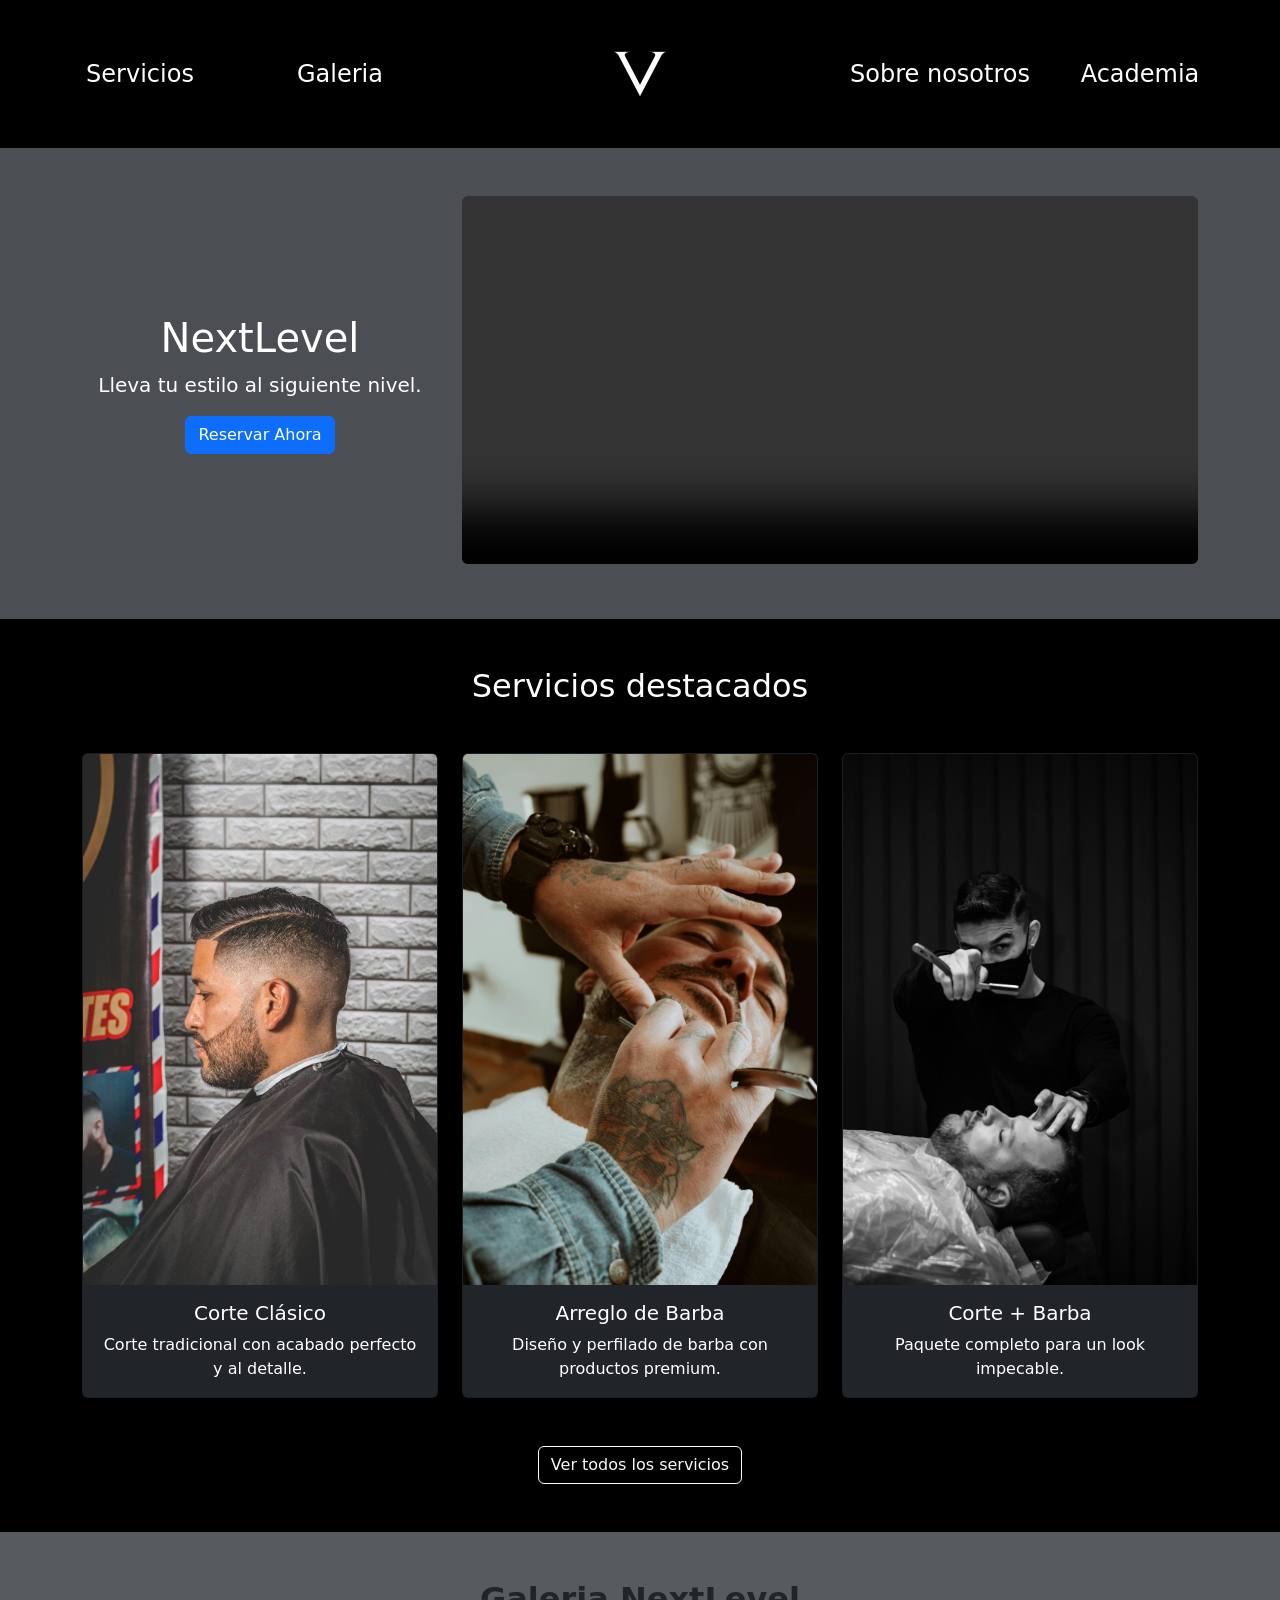
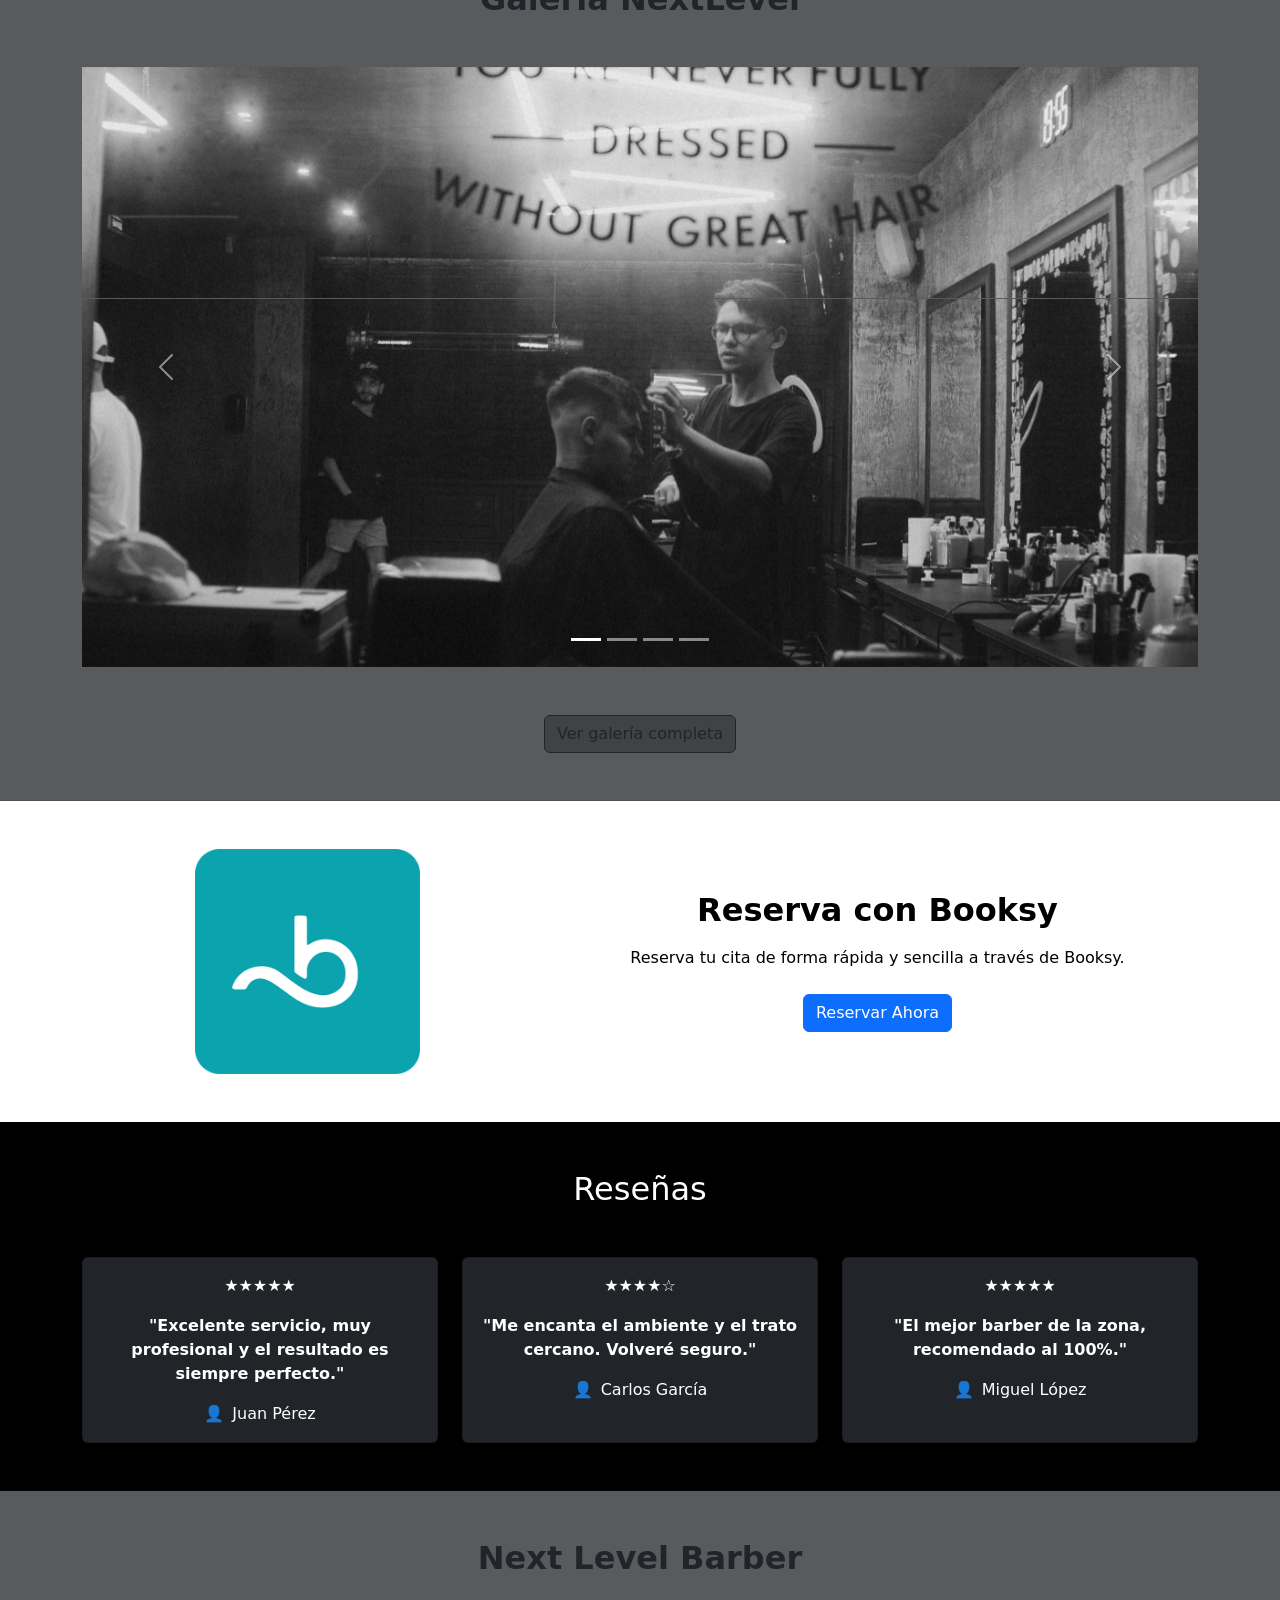
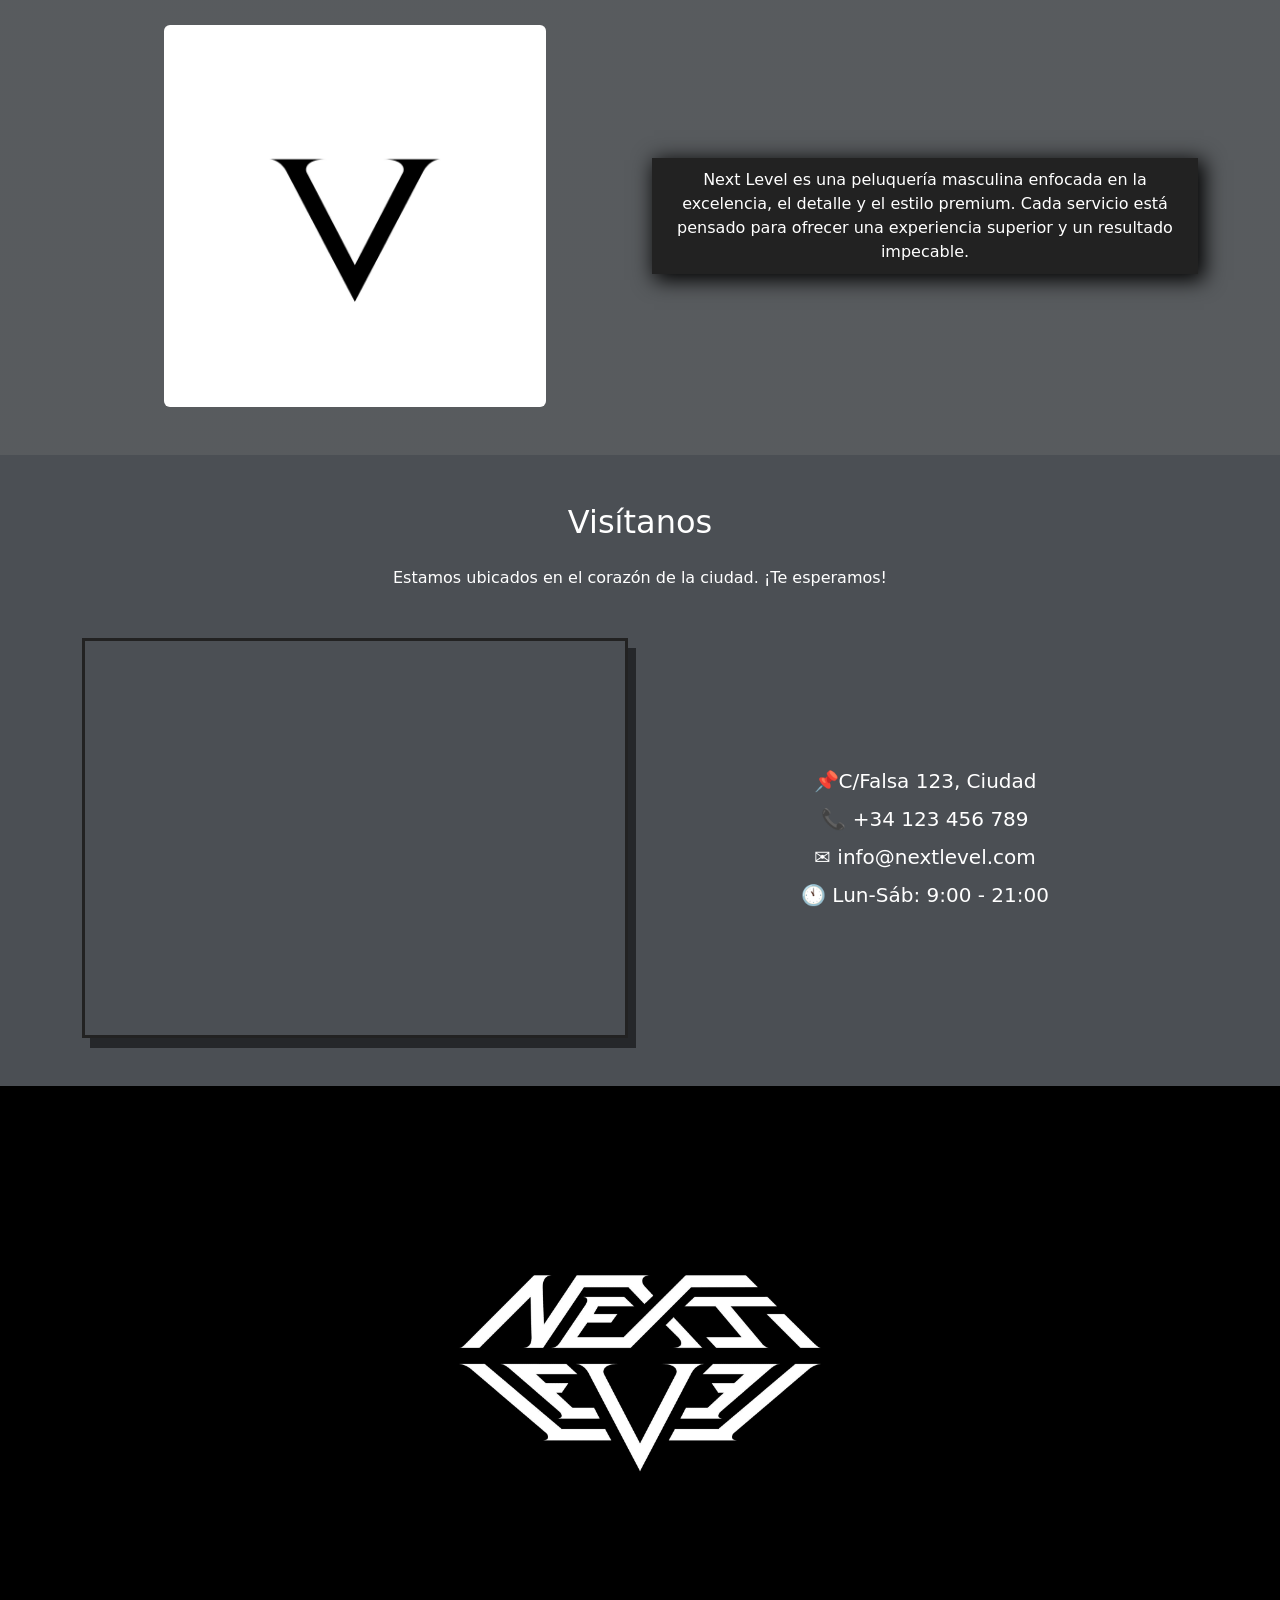
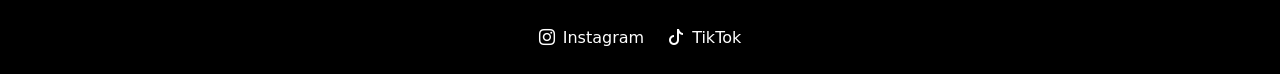
==== index.html @ 41635460 "avances index" ====
<!DOCTYPE html>
<html lang="en">
<head>
    <meta charset="UTF-8">
    <meta name="viewport" content="width=device-width, initial-scale=1.0">
    <title>NextLevel</title>
    <link href="https://cdn.jsdelivr.net/npm/bootstrap@5.3.8/dist/css/bootstrap.min.css" rel="stylesheet"
        integrity="sha384-sRIl4kxILFvY47J16cr9ZwB07vP4J8+LH7qKQnuqkuIAvNWLzeN8tE5YBujZqJLB" crossorigin="anonymous">
    <link rel="stylesheet" href="https://cdn.jsdelivr.net/npm/bootstrap-icons@1.11.3/font/bootstrap-icons.min.css">
    <link rel="stylesheet" href="index.css">
    <link rel="shortcut icon" href="img/logo_V_blanco.png" type="image/x-icon">
    <style>
        .map-container {
            height: 400px;
            border: 3px solid #222;
            box-shadow: 8px 10px 0 rgba(0,0,0,0.5);
            overflow: hidden;
            position: relative;
        }

        .map-container iframe {
            width: 100%;
            height: 100%;
            border: 0;
            filter: grayscale(100%) invert(90%) contrast(90%);
        }

        .map-container:hover {
            transform: scale(1.02);
            transition: 0.3s;
        }

        img {
            width: 100%;
            height: 100%;
            object-fit: cover;
        }

        .carousel-item img {
            width: 100%;
            height: 600px;
        }

        .bienvenida {
            background-color: var(--color-gris);
        }

        .servicios {
            background-color: var(--color-negro);
        }

        .booksy {
            background-color: var(--color-blanco);
        }
        
        .resenas {
            background-color: var(--color-negro);
        }

        .visitanos {
            background-color: var(--color-gris);
        }
    </style>
</head>
<body>
    <!--header, con barra de navegación-->
    <header class="bg-black py-4">
        <nav class="container-fluid px-3 px-md-5" aria-label="Navegacion principal">
            <div class="row align-items-center text-center g-3">
                <div class="col-2 d-md-none">
                    <button class="btn btn-outline-light" type="button" data-bs-toggle="offcanvas"
                        data-bs-target="#mobileMenu" aria-controls="mobileMenu">
                        <i class="bi bi-list"></i>
                    </button>
                </div>
                <div class="col-8 col-md-4 order-1 order-md-3 d-flex justify-content-center">
                    <a href="index.html" aria-label="Volver al inicio">
                        <img src="img/logo_V_blanco.png" alt="Logo V blanco" class="img-fluid"
                            style="max-width: 100px;">
                    </a>
                </div>
                <div class="col-6 col-md-2 order-2 order-md-1 d-none d-md-block">
                    <a href="servicio.html" class="text-white text-decoration-none fs-4 fw-light">Servicios</a>
                </div>
                <div class="col-6 col-md-2 order-3 order-md-2 d-none d-md-block">
                    <a href="#" class="text-white text-decoration-none fs-4 fw-light">Galeria</a>
                </div>
                <div class="col-6 col-md-2 order-4 d-none d-md-block">
                    <a href="#sobre-nosotros" class="text-white text-decoration-none fs-4 fw-light">Sobre nosotros</a>
                </div>
                <div class="col-6 col-md-2 order-5 d-none d-md-block">
                    <a href="#" class="text-white text-decoration-none fs-4 fw-light">Academia</a>
                </div>
            </div>
        </nav>
    </header>
    <!--main-->
    <main>
        <!--bienvenida-->
        <section class="bienvenida py-5">
            <div class="container">
                <div class="row align-items-center">
                    <div class="col-12 col-lg-4 text-center text-white">
                        <h1>NextLevel</h1>
                        <p class="lead">Lleva tu estilo al siguiente nivel.</p>
                        <a href="" class="btn btn-primary">Reservar Ahora</a>
                    </div>
                    <div class="col-12 col-lg-8 pt-4 pt-lg-0">
                        <video class="w-100 h-75 rounded" autoplay muted loop playsinline controls>
                            <source src="img_prueba/5587227-hd_1920_1080_30fps.mp4" type="video/mp4">
                            Video no soportado. 
                        </video>
                    </div>
                </div>
            </div>
        </section>
        <!--servicios destacados-->
        <section class="servicios py-5 text-white">
            <div class="container">
                <h2 class="text-center mb-5">Servicios destacados</h2>
                <div class="row g-4">
                    <div class="col-md-4">
                        <div class="card bg-dark h-100 text-white">
                            <img src="img_prueba/pexels-leonardokfn-7781848.jpg" class="card-img-top" alt="Corte clásico">
                            <div class="card-body text-center">
                                <h3 class="card-title h5">Corte Clásico</h3>
                                <p class="card-text">Corte tradicional con acabado perfecto y al detalle.</p>
                            </div>
                        </div>
                    </div>
                    <div class="col-md-4">
                        <div class="card bg-dark h-100 text-white">
                            <img src="img_prueba/pexels-claudio-emanuel-709239809-18298041.jpg" class="card-img-top" alt="Arreglo de barba">
                            <div class="card-body text-center">
                                <h3 class="card-title h5">Arreglo de Barba</h3>
                                <p class="card-text">Diseño y perfilado de barba con productos premium.</p>
                            </div>
                        </div>
                    </div>
                    <div class="col-md-4">
                        <div class="card bg-dark h-100 text-white">
                            <img src="img_prueba/pexels-alexandre-saraiva-carniato-583650-9387375.jpg" class="card-img-top" alt="Corte y barba">
                            <div class="card-body text-center">
                                <h3 class="card-title h5">Corte + Barba</h3>
                                <p class="card-text">Paquete completo para un look impecable.</p>
                            </div>
                        </div>
                    </div>
                </div>
                <div class="text-center mt-5">
                    <a href="servicio.html" class="btn btn-outline-light">Ver todos los servicios</a>
                </div>
            </div>
        </section>
        <!--resultados destacados de la galeria-->
        <section class="galeria py-5 text-dark productos-slate-bg">
            <div class="container">
                <h2 class="text-center mb-5 fw-bold">Galeria NextLevel</h2>
                <div id="carouselGaleria" class="carousel slide" data-bs-ride="carousel">
                    <div class="carousel-indicators">
                        <button type="button" data-bs-target="#carouselGaleria" data-bs-slide-to="0" class="active"></button>
                        <button type="button" data-bs-target="#carouselGaleria" data-bs-slide-to="1"></button>
                        <button type="button" data-bs-target="#carouselGaleria" data-bs-slide-to="2"></button>
                        <button type="button" data-bs-target="#carouselGaleria" data-bs-slide-to="3"></button>
                    </div>
                    <div class="carousel-inner">
                        <div class="carousel-item active">
                            <img src="img_prueba/pexels-mortywalker-9380595.jpg" class="d-block w-100" alt="Corte 1">
                        </div>
                        <div class="carousel-item">
                            <img src="img_prueba/pexels-macrookai-filmmaker-624977056-18704464.jpg" class="d-block w-100" alt="Corte 2">
                        </div>
                        <div class="carousel-item">
                            <img src="img_prueba/pexels-cottonbro-3998405.jpg" class="d-block w-100" alt="Corte 3">
                        </div>
                        <div class="carousel-item">
                            <img src="img_prueba/pexels-pavel-danilyuk-7518739.jpg" class="d-block w-100" alt="Corte 4">
                        </div>
                    </div>
                    <button class="carousel-control-prev" type="button" data-bs-target="#carouselGaleria" data-bs-slide="prev">
                        <span class="carousel-control-prev-icon"></span>
                    </button>
                    <button class="carousel-control-next" type="button" data-bs-target="#carouselGaleria" data-bs-slide="next">
                        <span class="carousel-control-next-icon"></span>
                    </button>
                </div>
                <div class="text-center mt-5">
                    <a href="" class="btn btn-outline-dark" style="background-color: rgba(0, 0, 0, 0.271);">Ver galería completa</a>
                </div>
            </div>
        </section>
        <!--imagen y colaboracion de booksy-->
        <section class="booksy py-5">
            <div class="container">
                <div class="row align-items-center justify-content-center">
                    <div class="col-12 col-md-5 text-center">
                        <img src="img_prueba/booksy.png" alt="Logo Booksy" class="img-fluid rounded text-white" style="max-width: 50%;">
                    </div>
                    <div class="col-12 col-md-7 text-center pt-4 pt-md-0">
                        <h2 class="text-black mb-3 fw-bold">Reserva con Booksy</h2>
                        <p class="text-black mb-4">Reserva tu cita de forma rápida y sencilla a través de Booksy.</p>
                        <a href="#" class="btn btn-primary">Reservar Ahora</a>
                    </div>
                </div>
            </div>
        </section>
        <!--reseñas-->
        <section class="resenas py-5 text-white">
            <div class="container">
                <h2 class="text-center mb-5">Reseñas</h2>
                <div class="row g-4">
                    <div class="col-md-4">
                        <div class="card bg-dark h-100 text-white">
                            <div class="card-body text-center">
                                <div class="mb-3">&#9733;&#9733;&#9733;&#9733;&#9733;</div>
                                <p class="card-text fw-bold">"Excelente servicio, muy profesional y el resultado es siempre perfecto."</p>
                                <div class="d-flex justify-content-center align-items-center gap-2">
                                    <span>&#128100;</span>
                                    <span>Juan Pérez</span>
                                </div>
                            </div>
                        </div>
                    </div>
                    <div class="col-md-4">
                        <div class="card bg-dark h-100 text-white">
                            <div class="card-body text-center">
                                <div class="mb-3">&#9733;&#9733;&#9733;&#9733;&#9734;</div>
                                <p class="card-text fw-bold">"Me encanta el ambiente y el trato cercano. Volveré seguro."</p>
                                <div class="d-flex justify-content-center align-items-center gap-2">
                                    <span>&#128100;</span>
                                    <span>Carlos García</span>
                                </div>
                            </div>
                        </div>
                    </div>
                    <div class="col-md-4">
                        <div class="card bg-dark h-100 text-white">
                            <div class="card-body text-center">
                                <div class="mb-3">&#9733;&#9733;&#9733;&#9733;&#9733;</div>
                                <p class="card-text fw-bold">"El mejor barber de la zona, recomendado al 100%."</p>
                                <div class="d-flex justify-content-center align-items-center gap-2">
                                    <span>&#128100;</span>
                                    <span>Miguel López</span>
                                </div>
                            </div>
                        </div>
                    </div>
                </div>
            </div>
        </section>
        <!--next level barber-->
        <section class="nextLevel py-5 text-dark productos-slate-bg">
            <div class="container">
                <h2 class="text-center mb-5 fw-bold">Next Level Barber</h2>
                <div class="row justify-content-center">
                    <div class="col-12 col-md-6 text-center">
                        <img src="img/logo_V_negro.png" alt="Next Level Barber" class="img-fluid rounded" style="max-width: 70%;">
                    </div>
                    <div class="col-12 col-md-6 text-center d-flex align-items-center pt-4 pt-md-0">
                        <p class="mb-0 text-white" style="background-color: #222; box-shadow: 4px 4px 20px 2px rgba(0,0,0,1); padding: 10px;">Next Level es una peluquería masculina enfocada en la excelencia, el detalle y el estilo premium. Cada servicio está pensado para ofrecer una experiencia superior y un resultado impecable.</p>
                    </div>
                </div>
            </div>
        </section>
        <!--visitanos-->
        <section class="visitanos py-5 text-white">
            <div class="container">
                <h2 class="text-center mb-4">Visítanos</h2>
                <p class="text-center mb-5">Estamos ubicados en el corazón de la ciudad. ¡Te esperamos!</p>
                <div class="row">
                    <div class="col-12 col-md-6">
                        <div class="map-container">
                            <iframe 
                                src="https://www.google.com/maps?q=Larios&output=embed"
                                loading="lazy">
                            </iframe>
                        </div>
                    </div>
                    <div class="col-12 col-md-6 d-flex flex-column justify-content-center text-center pt-4 pt-md-0">
                        <p class="mb-2 fs-5">&#128204;C/Falsa 123, Ciudad</p>
                        <p class="mb-2 fs-5">&#128222; +34 123 456 789</p>
                        <p class="mb-2 fs-5">&#9993; info@nextlevel.com</p>
                        <p class="mb-0 fs-5">&#128346; Lun-Sáb: 9:00 - 21:00</p>
                    </div>
                </div>
            </div>
        </section>
    </main>
    <!--footer-->
    <footer class="bg-black py-4">
        <div class="container d-flex flex-column align-items-center gap-3">
            <img src="img/logo_blanco.png" alt="Logo blanco Next Level" class="img-fluid" style="max-width: 500px;">
            <div class="d-flex flex-wrap justify-content-center gap-4">
                <a href="https://www.instagram.com/" target="_blank" rel="noopener noreferrer"
                    class="text-white text-decoration-none d-inline-flex align-items-center gap-2">
                    <i class="bi bi-instagram"></i>
                    <span>Instagram</span>
                </a>
                <a href="https://www.tiktok.com/" target="_blank" rel="noopener noreferrer"
                    class="text-white text-decoration-none d-inline-flex align-items-center gap-2">
                    <i class="bi bi-tiktok"></i>
                    <span>TikTok</span>
                </a>
            </div>
        </div>
    </footer>
    <!--menú lateral en vista móvil-->
    <div class="offcanvas offcanvas-start bg-black text-white" tabindex="-1" id="mobileMenu"
        aria-labelledby="mobileMenuLabel">
        <div class="offcanvas-header">
            <h5 class="offcanvas-title" id="mobileMenuLabel">Menú</h5>
            <button type="button" class="btn-close btn-close-white" data-bs-dismiss="offcanvas"
                aria-label="Close"></button>
        </div>
        <div class="offcanvas-body">
            <ul class="list-unstyled">
                <li class="mb-3"><a href="servicio.html" class="text-white text-decoration-none fs-5">Servicios</a></li>
                <li class="mb-3"><a href="#" class="text-white text-decoration-none fs-5">Galeria</a></li>
                <li class="mb-3"><a href="#sobre-nosotros" class="text-white text-decoration-none fs-5">Sobre
                        nosotros</a></li>
                <li class="mb-3"><a href="#" class="text-white text-decoration-none fs-5">Academia</a></li>
            </ul>
        </div>
    </div>
    <!--js funcionamiento bootstrap-->
    <script src="https://cdn.jsdelivr.net/npm/bootstrap@5.3.8/dist/js/bootstrap.bundle.min.js"
        integrity="sha384-FKyoEForCGlyvwx9Hj09JcYn3nv7wiPVlz7YYwJrWVcXK/BmnVDxM+D2scQbITxI" crossorigin="anonymous">
    </script>
</body>
</html>
---- index.css ----
:root {
    --color-negro: #000000;
    --color-gris: #4b4f54;
    --color-blanco: #ffffff;
    --color-emerald: #08321e;
}

.productos-slate-bg {
    background-color: #33373b;
    background-image:
        linear-gradient(rgba(255, 255, 255, 0.18), rgba(255, 255, 255, 0.18)),
        url("img_prueba/dark-gray-abstract-concrete-wall.jpg");
    background-size: cover;
    background-position: center;
    background-repeat: no-repeat;
}
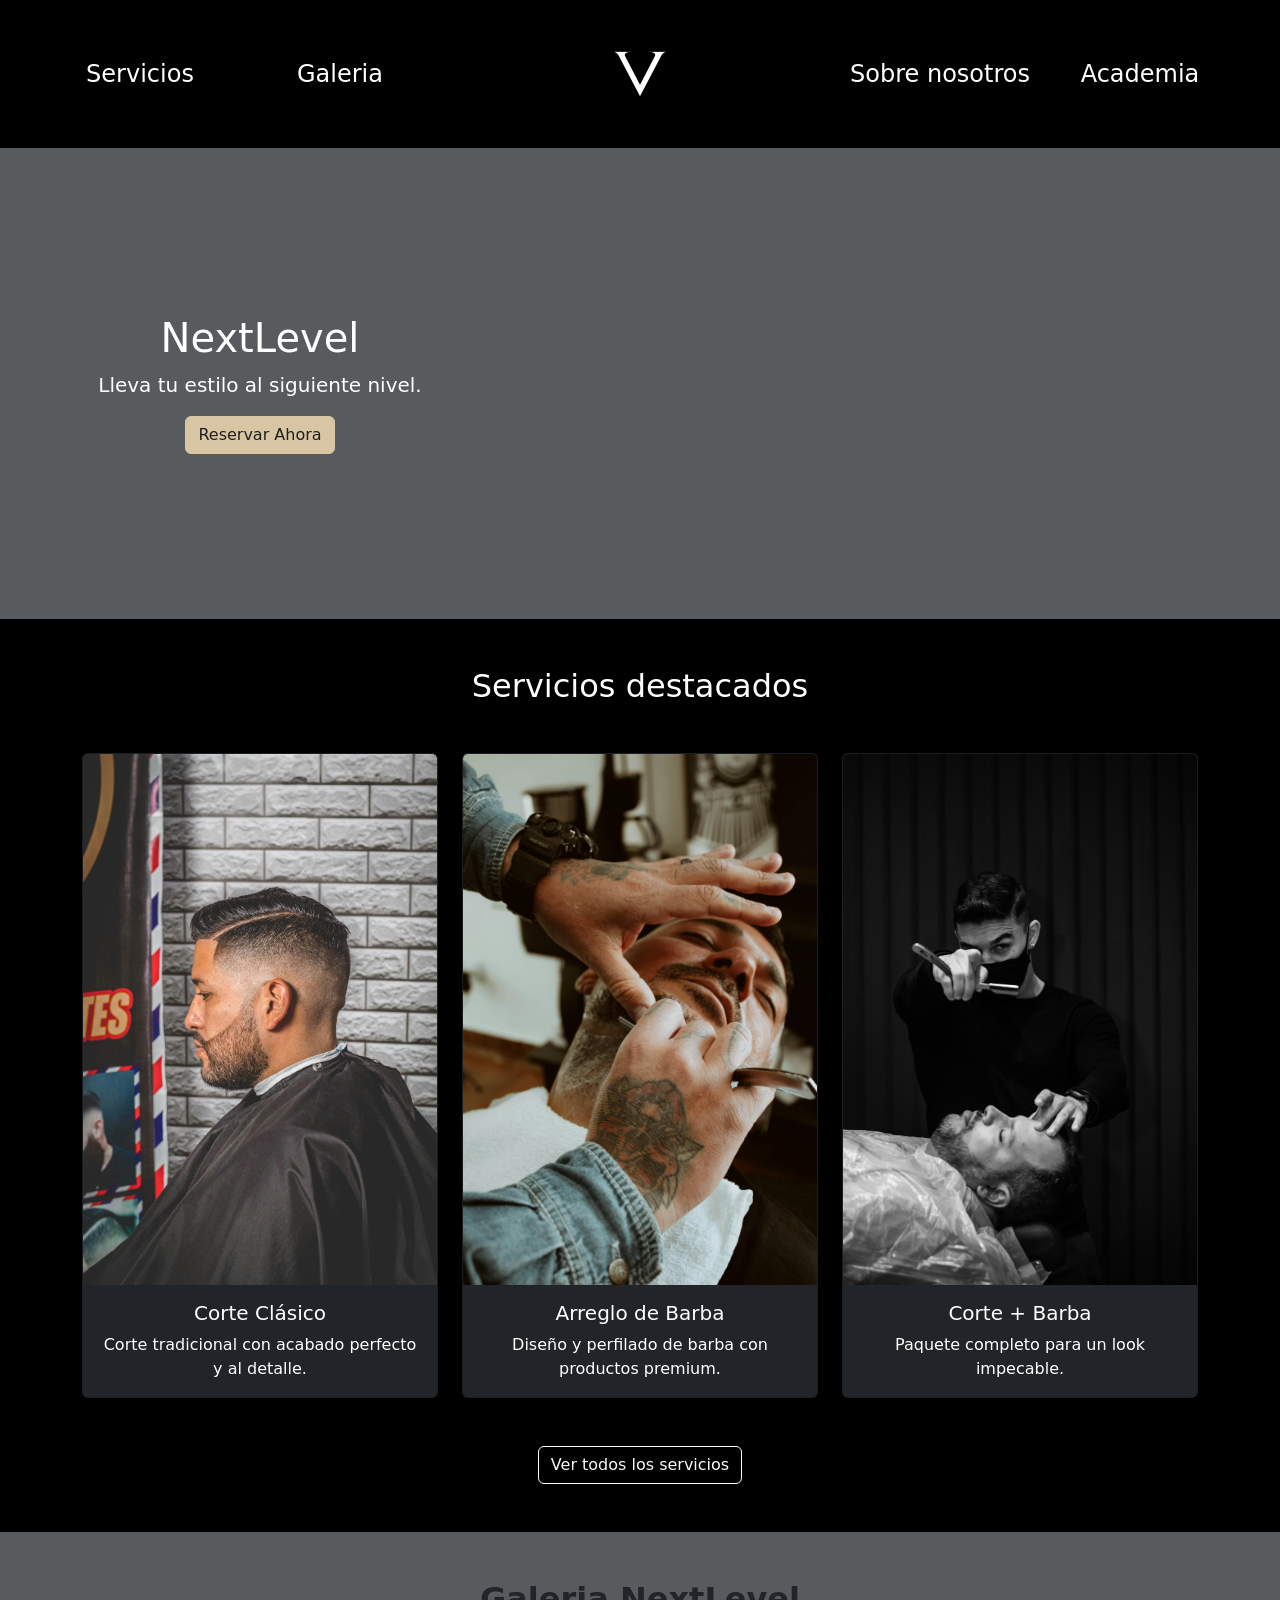
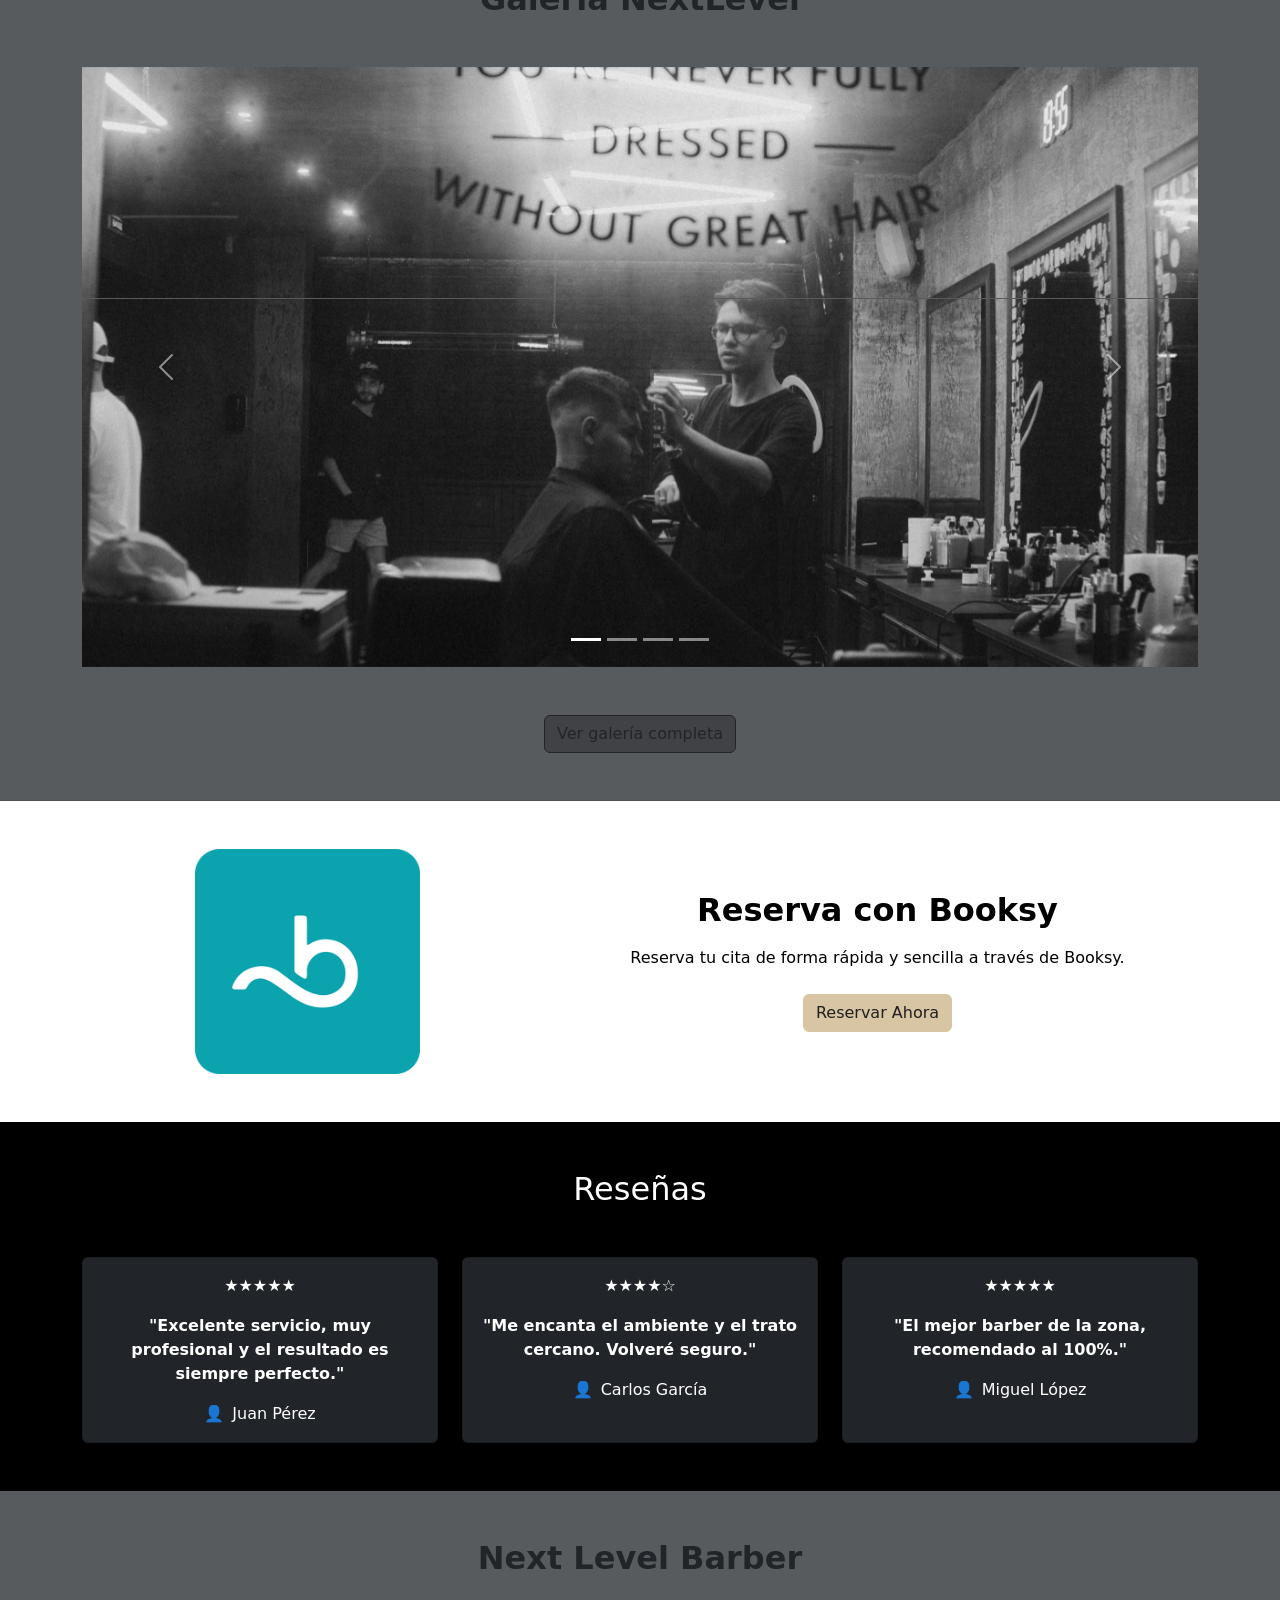
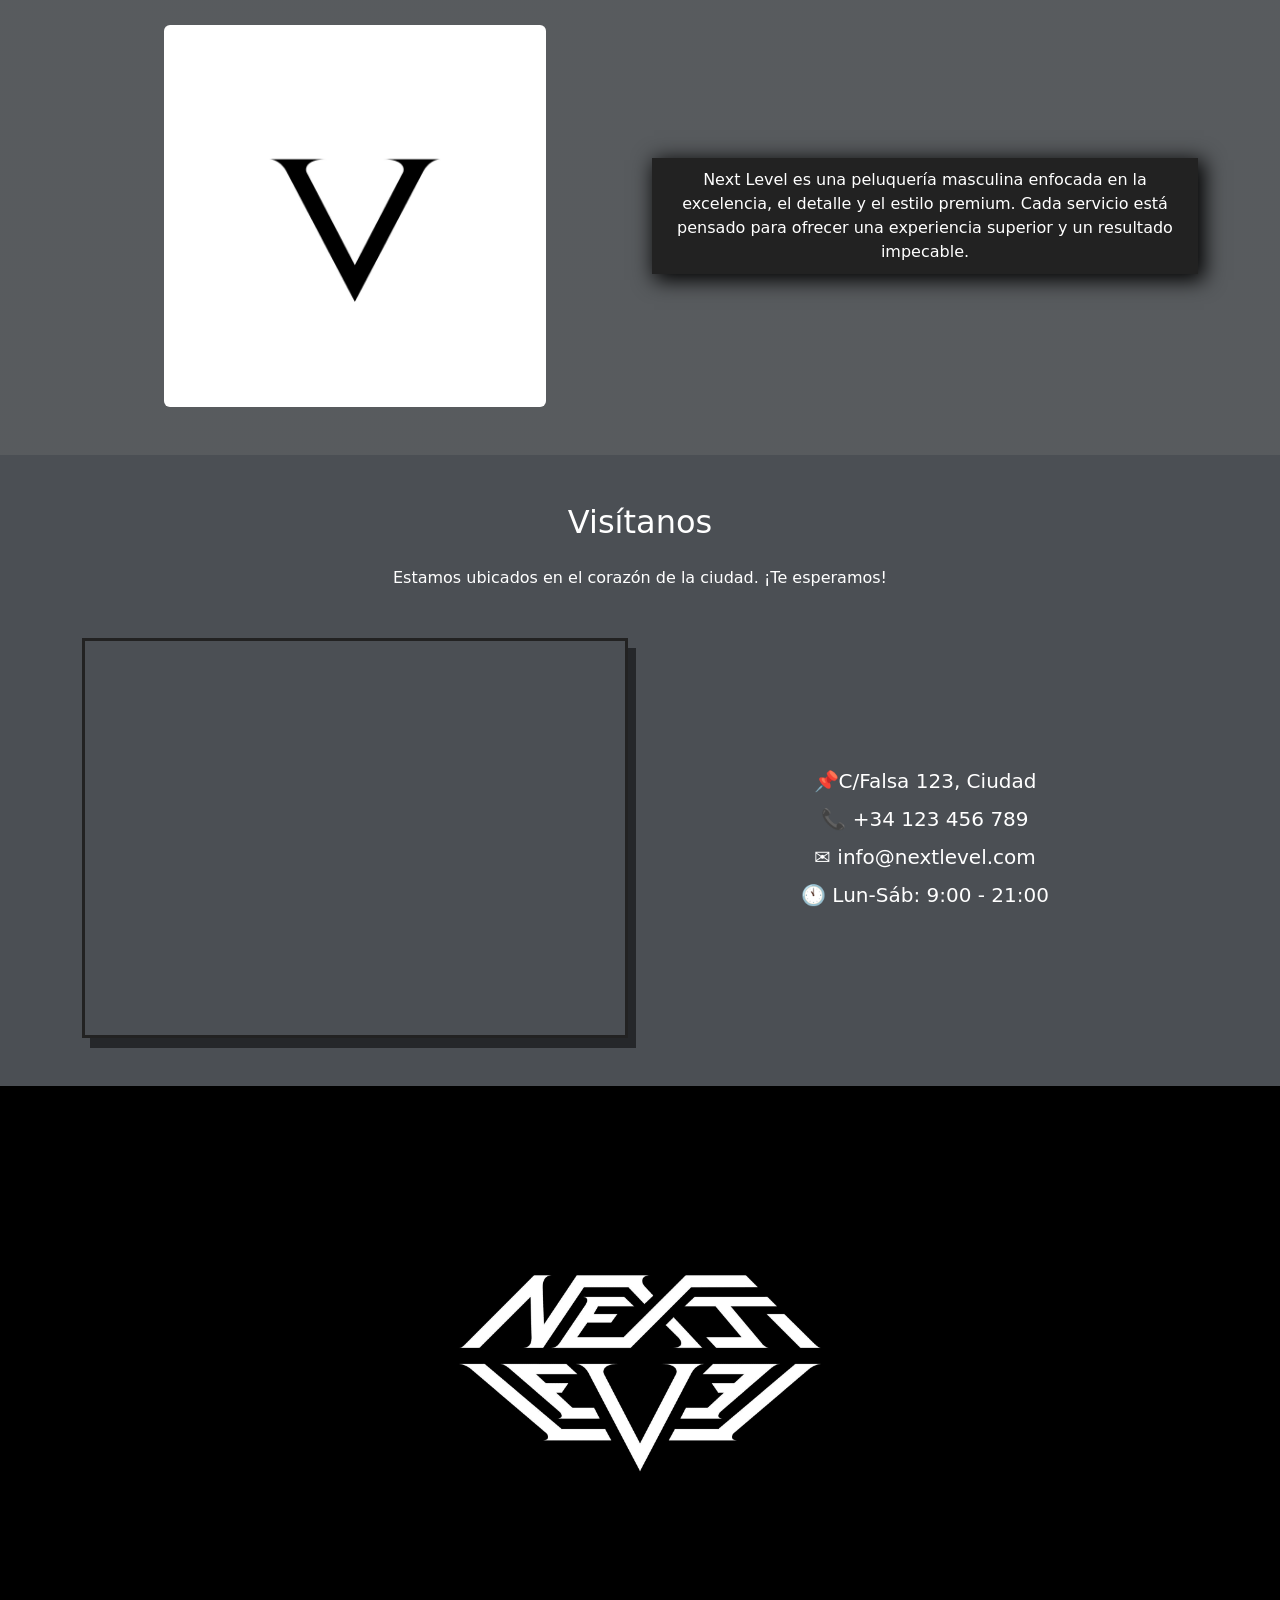
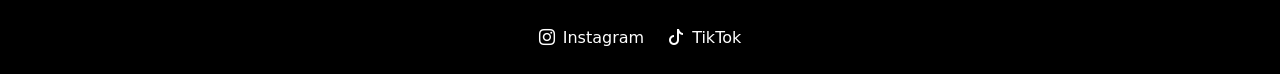
==== commit dc286880: "Poner fotos" ====
--- a/index.html
+++ b/index.html
@@ -41,10 +41,6 @@
             height: 600px;
         }
 
-        .bienvenida {
-            background-color: var(--color-gris);
-        }
-
         .servicios {
             background-color: var(--color-negro);
         }
@@ -83,13 +79,13 @@
                     <a href="servicio.html" class="text-white text-decoration-none fs-4 fw-light">Servicios</a>
                 </div>
                 <div class="col-6 col-md-2 order-3 order-md-2 d-none d-md-block">
-                    <a href="#" class="text-white text-decoration-none fs-4 fw-light">Galeria</a>
+                    <a href="galeria.html" class="text-white text-decoration-none fs-4 fw-light">Galeria</a>
                 </div>
                 <div class="col-6 col-md-2 order-4 d-none d-md-block">
-                    <a href="#sobre-nosotros" class="text-white text-decoration-none fs-4 fw-light">Sobre nosotros</a>
+                    <a href="about-us.html" class="text-white text-decoration-none fs-4 fw-light">Sobre nosotros</a>
                 </div>
                 <div class="col-6 col-md-2 order-5 d-none d-md-block">
-                    <a href="#" class="text-white text-decoration-none fs-4 fw-light">Academia</a>
+                    <a href="academia.html" class="text-white text-decoration-none fs-4 fw-light">Academia</a>
                 </div>
             </div>
         </nav>
@@ -97,16 +93,20 @@
     <!--main-->
     <main>
         <!--bienvenida-->
-        <section class="bienvenida py-5">
+        <section class="bienvenida productos-slate-bg py-5">
             <div class="container">
                 <div class="row align-items-center">
                     <div class="col-12 col-lg-4 text-center text-white">
                         <h1>NextLevel</h1>
                         <p class="lead">Lleva tu estilo al siguiente nivel.</p>
-                        <a href="" class="btn btn-primary">Reservar Ahora</a>
+                        <a href="https://booksy.com/es-es/148134_next-level-barbers_barberia_29219_pueblo-benalmadena#ba_s=seo"
+                            target="_blank"
+                            rel="noopener noreferrer"
+                            class="btn"
+                            style="background-color: #d8c5a3; color: #1f1f1f; border: 1px solid #d8c5a3;">Reservar Ahora</a>
                     </div>
                     <div class="col-12 col-lg-8 pt-4 pt-lg-0">
-                        <video class="w-100 h-75 rounded" autoplay muted loop playsinline controls>
+                        <video class="w-100 h-75 rounded" autoplay muted loop playsinline>
                             <source src="img_prueba/5587227-hd_1920_1080_30fps.mp4" type="video/mp4">
                             Video no soportado. 
                         </video>
@@ -185,7 +185,7 @@
                     </button>
                 </div>
                 <div class="text-center mt-5">
-                    <a href="" class="btn btn-outline-dark" style="background-color: rgba(0, 0, 0, 0.271);">Ver galería completa</a>
+                    <a href="galeria.html" class="btn btn-outline-dark" style="background-color: rgba(0, 0, 0, 0.271);">Ver galería completa</a>
                 </div>
             </div>
         </section>
@@ -199,7 +199,11 @@
                     <div class="col-12 col-md-7 text-center pt-4 pt-md-0">
                         <h2 class="text-black mb-3 fw-bold">Reserva con Booksy</h2>
                         <p class="text-black mb-4">Reserva tu cita de forma rápida y sencilla a través de Booksy.</p>
-                        <a href="#" class="btn btn-primary">Reservar Ahora</a>
+                        <a href="https://booksy.com/es-es/148134_next-level-barbers_barberia_29219_pueblo-benalmadena#ba_s=seo"
+                            target="_blank"
+                            rel="noopener noreferrer"
+                            class="btn"
+                            style="background-color: #d8c5a3; color: #1f1f1f; border: 1px solid #d8c5a3;">Reservar Ahora</a>
                     </div>
                 </div>
             </div>
@@ -315,10 +319,10 @@
         <div class="offcanvas-body">
             <ul class="list-unstyled">
                 <li class="mb-3"><a href="servicio.html" class="text-white text-decoration-none fs-5">Servicios</a></li>
-                <li class="mb-3"><a href="#" class="text-white text-decoration-none fs-5">Galeria</a></li>
-                <li class="mb-3"><a href="#sobre-nosotros" class="text-white text-decoration-none fs-5">Sobre
+                <li class="mb-3"><a href="galeria.html" class="text-white text-decoration-none fs-5">Galeria</a></li>
+                <li class="mb-3"><a href="about-us.html" class="text-white text-decoration-none fs-5">Sobre
                         nosotros</a></li>
-                <li class="mb-3"><a href="#" class="text-white text-decoration-none fs-5">Academia</a></li>
+                <li class="mb-3"><a href="academia.html" class="text-white text-decoration-none fs-5">Academia</a></li>
             </ul>
         </div>
     </div>
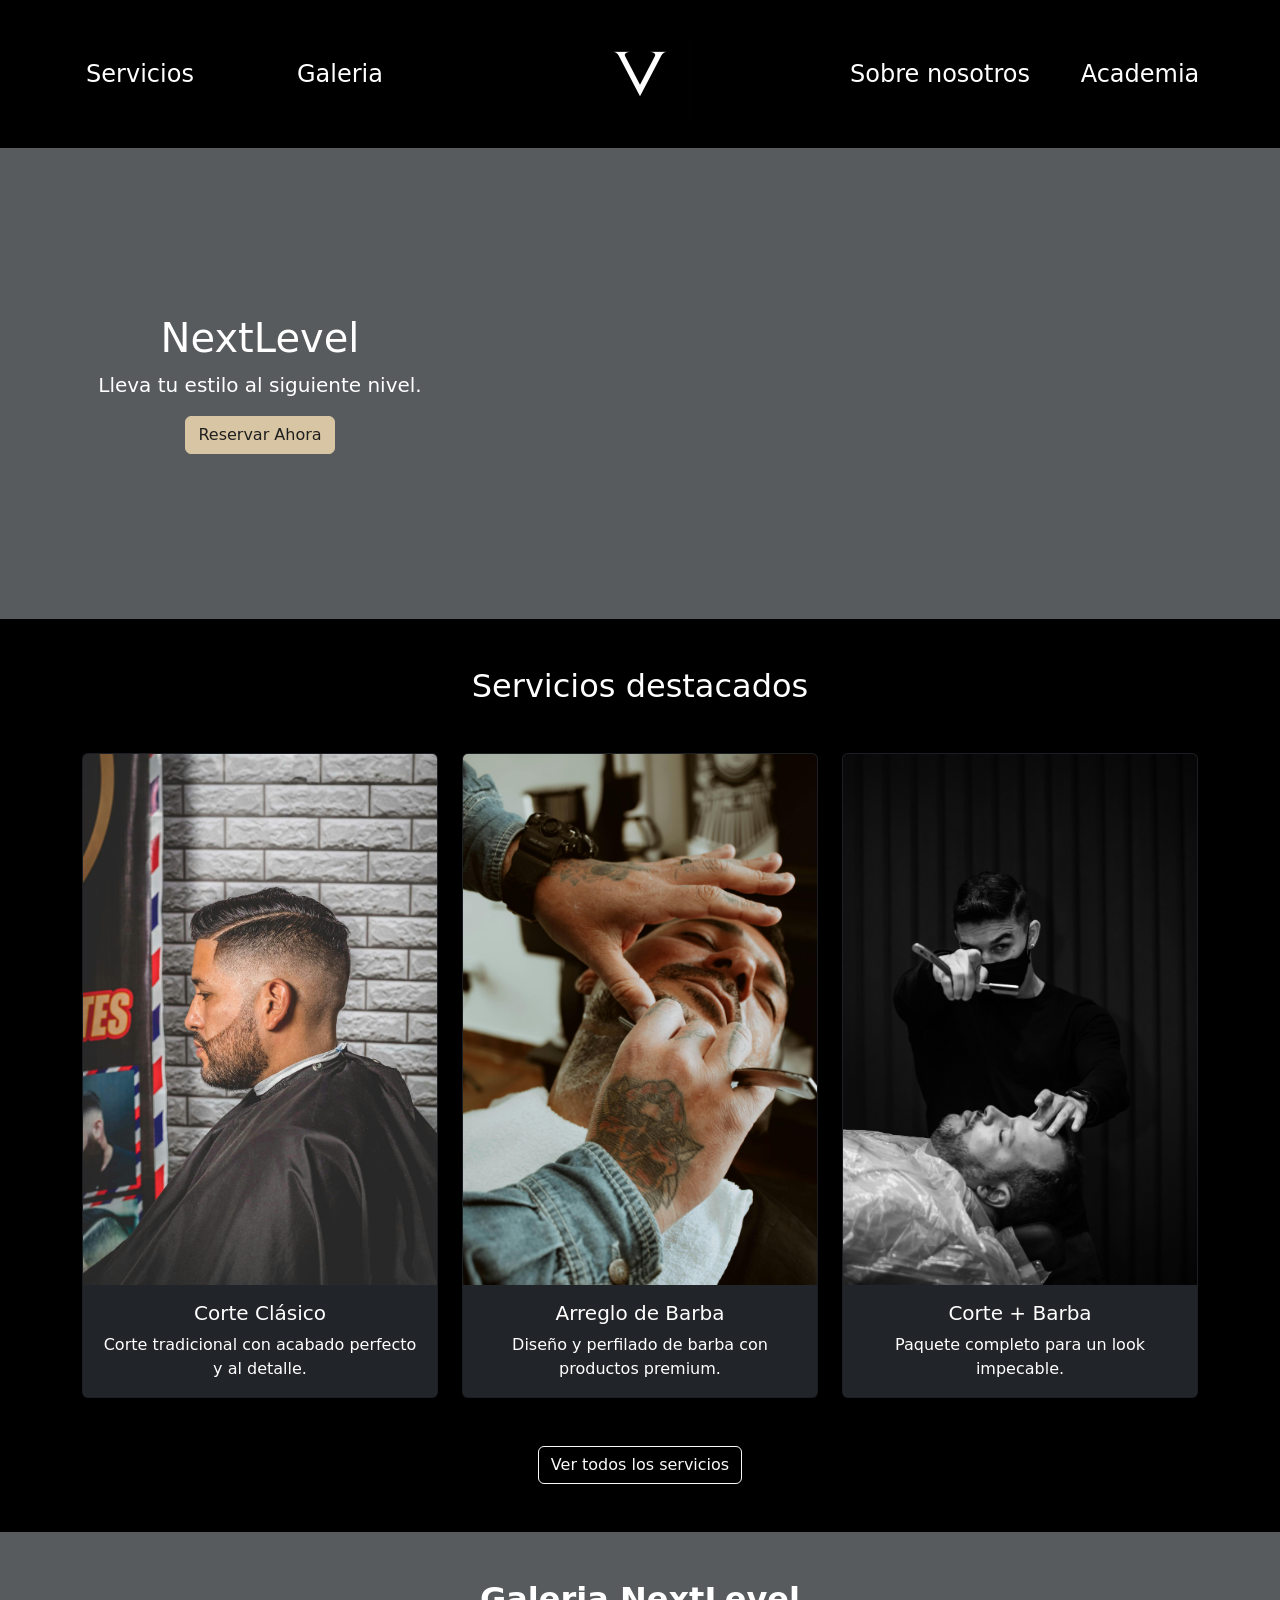
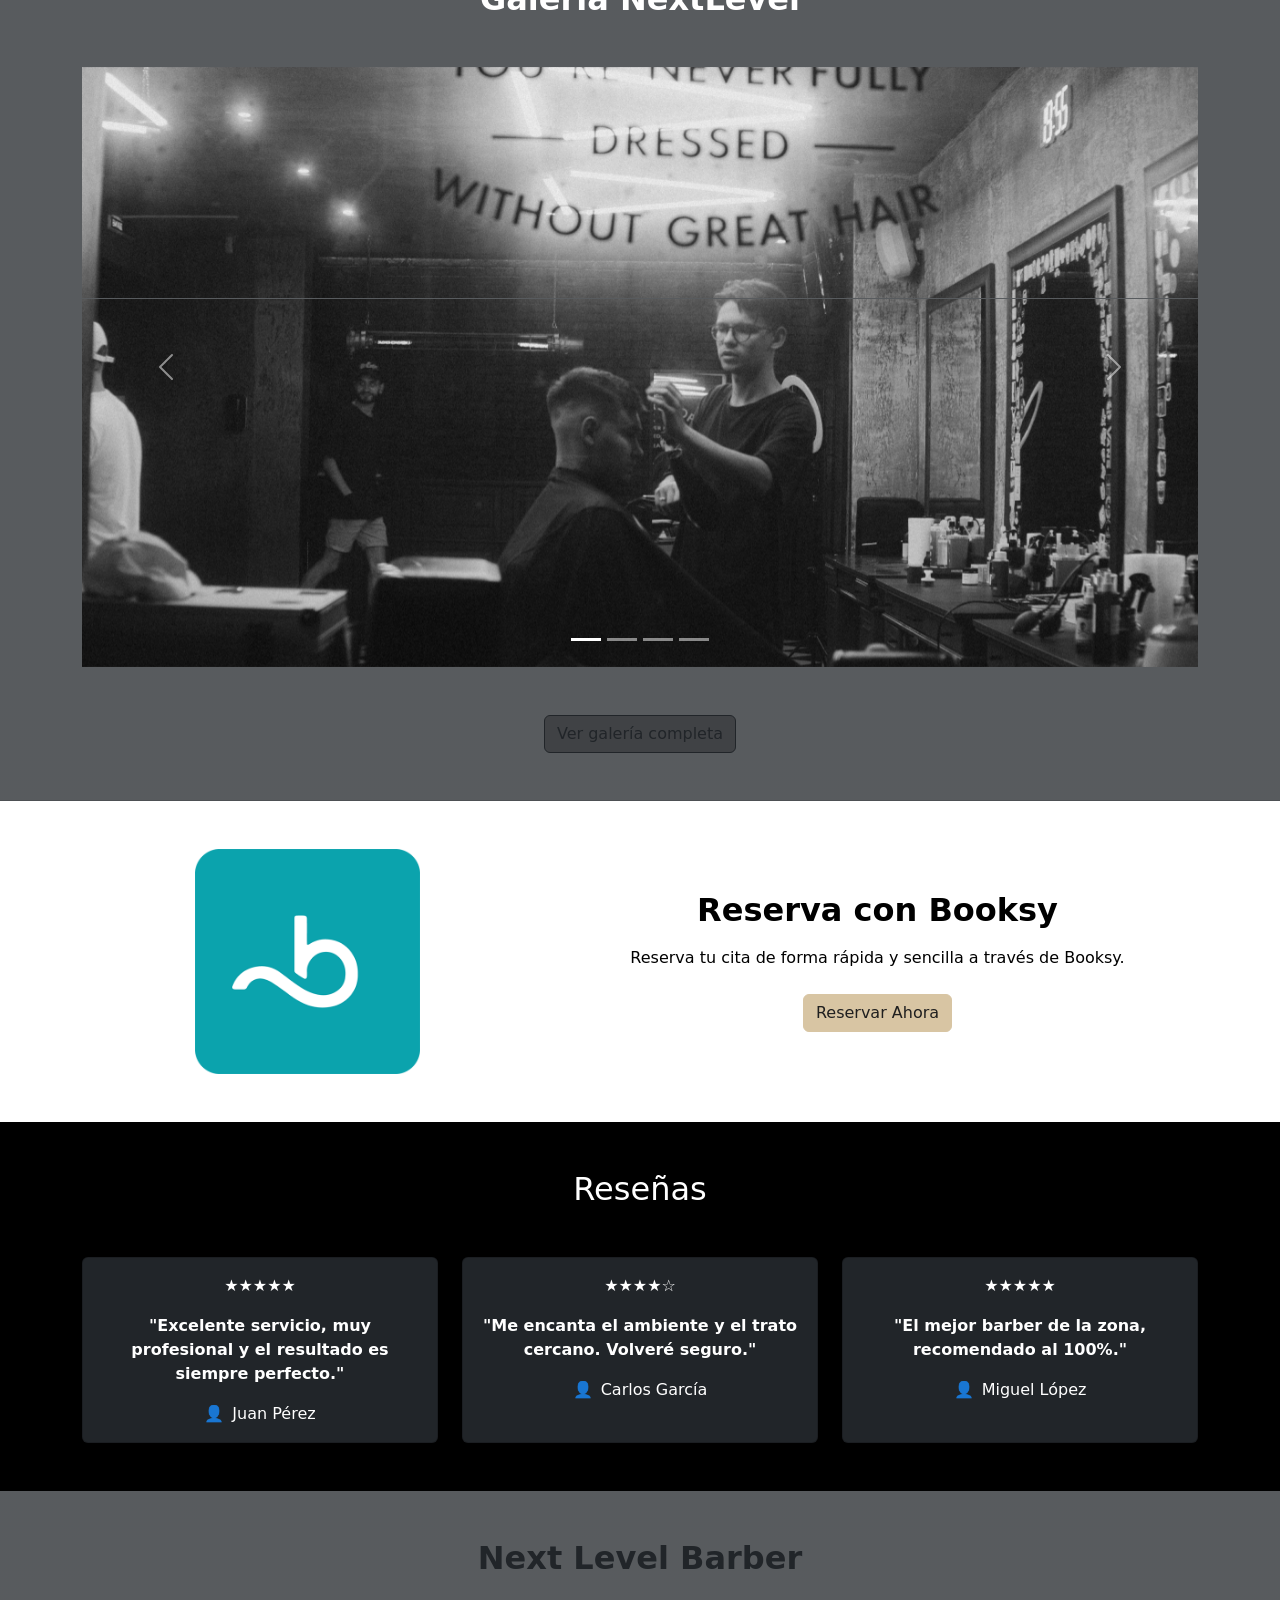
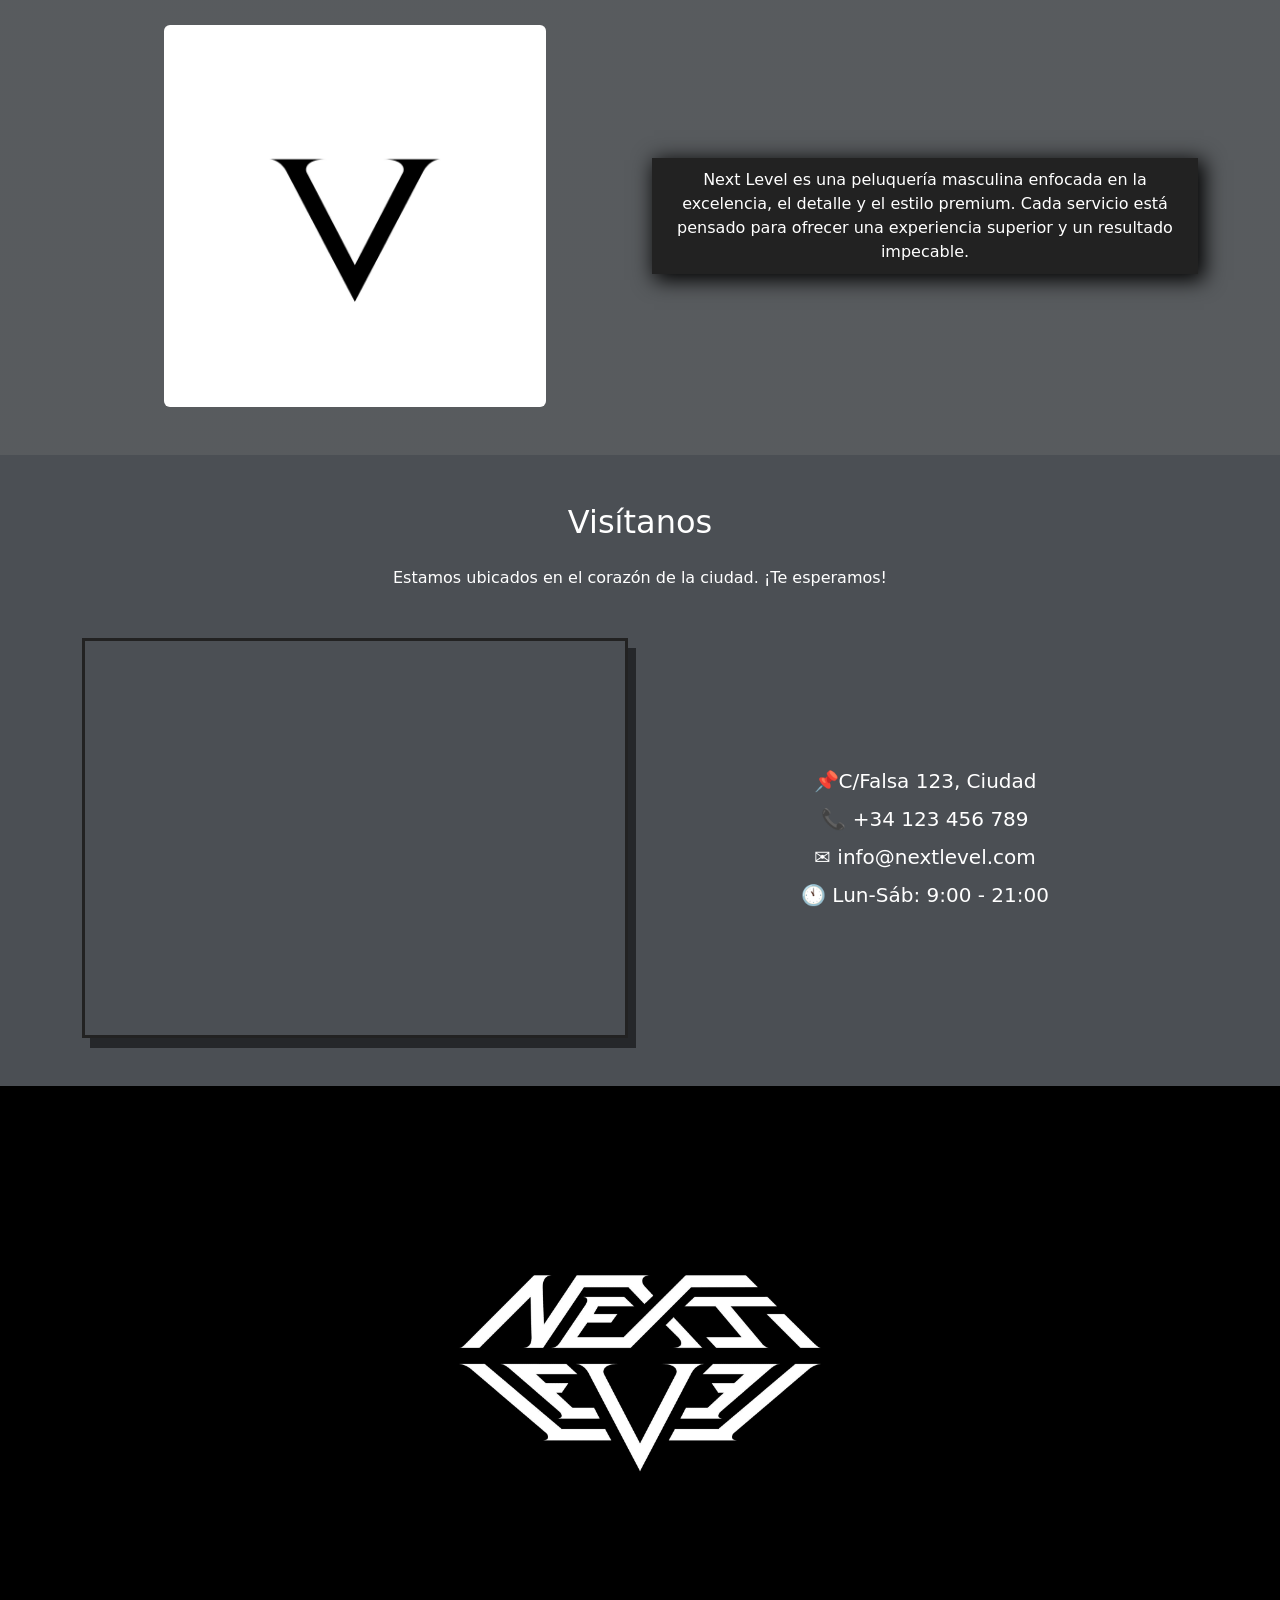
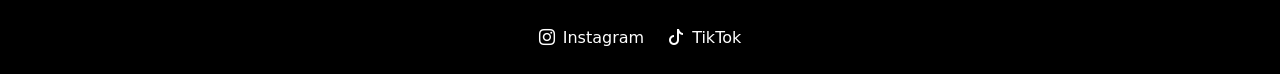
==== commit 7dbb2458: "Img añadidas" ====
--- a/index.html
+++ b/index.html
@@ -153,7 +153,7 @@
             </div>
         </section>
         <!--resultados destacados de la galeria-->
-        <section class="galeria py-5 text-dark productos-slate-bg">
+        <section class="galeria py-5 text-white productos-slate-bg">
             <div class="container">
                 <h2 class="text-center mb-5 fw-bold">Galeria NextLevel</h2>
                 <div id="carouselGaleria" class="carousel slide" data-bs-ride="carousel">
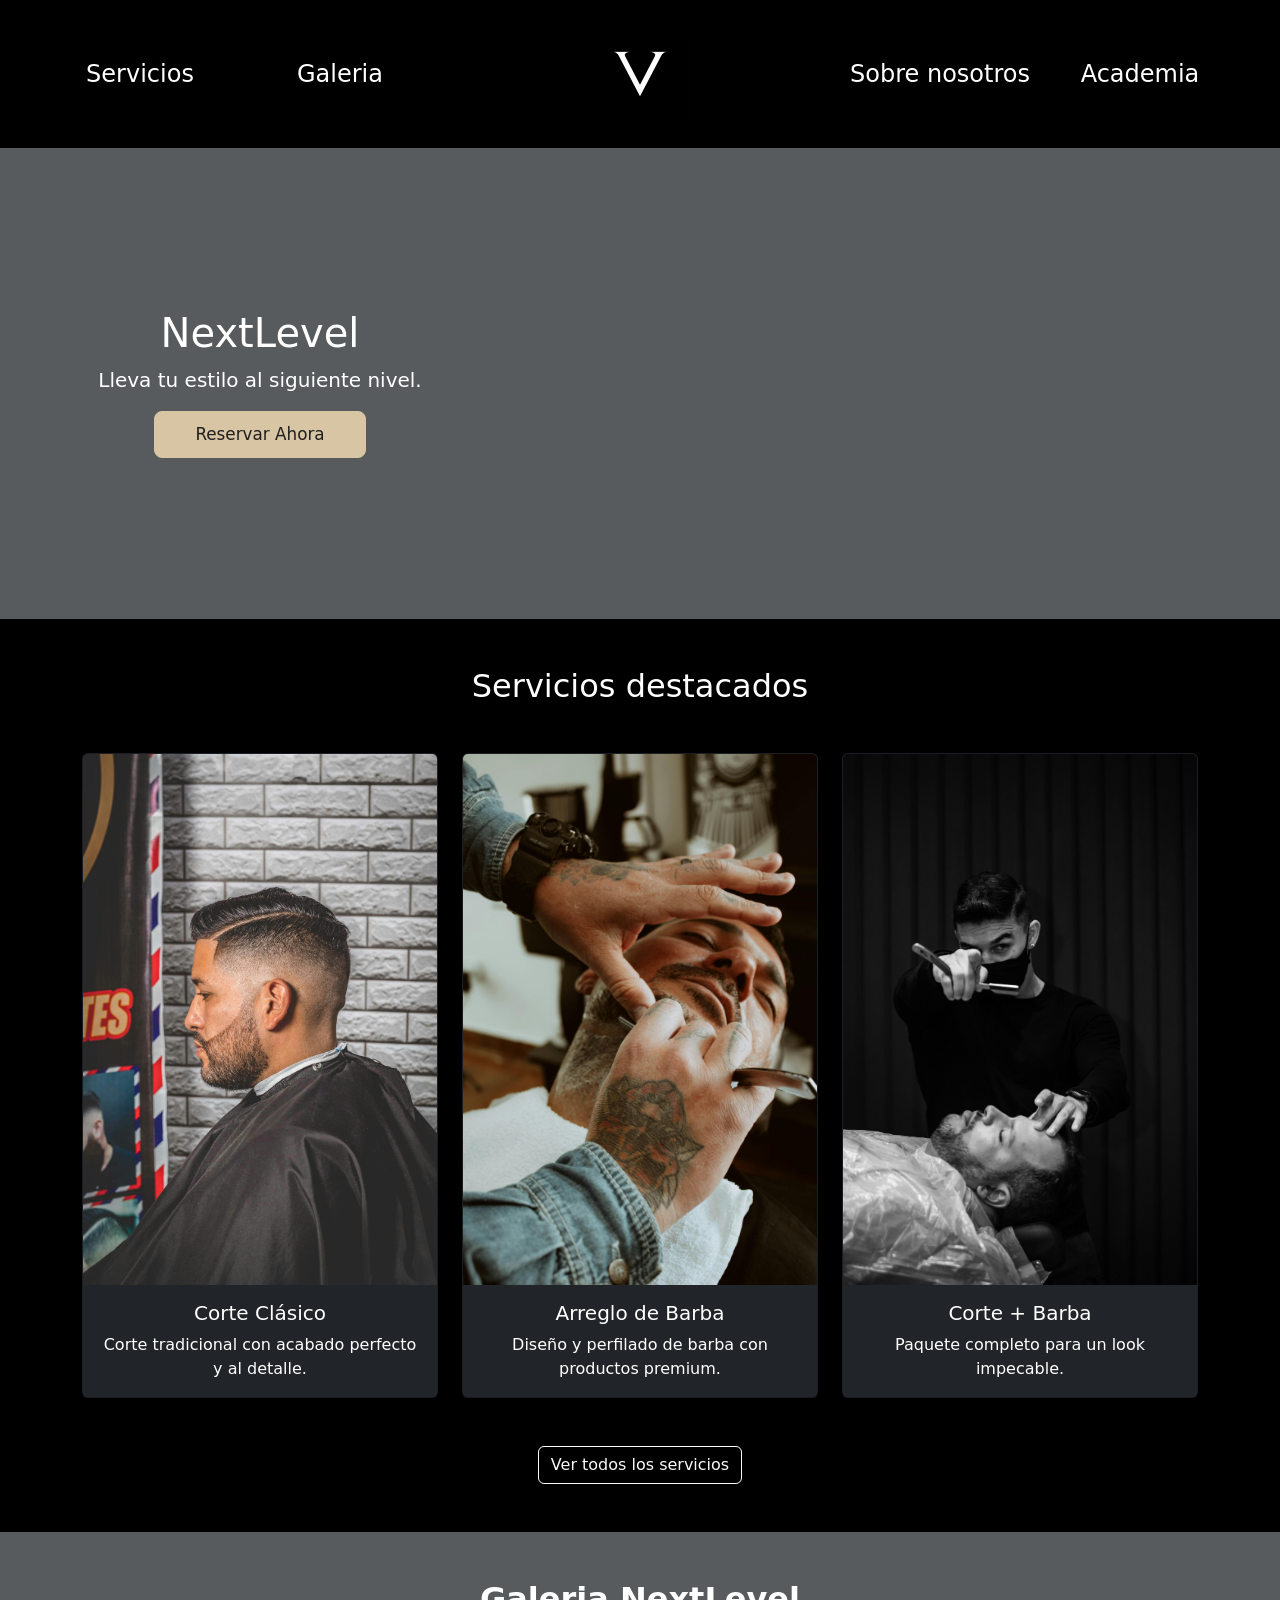
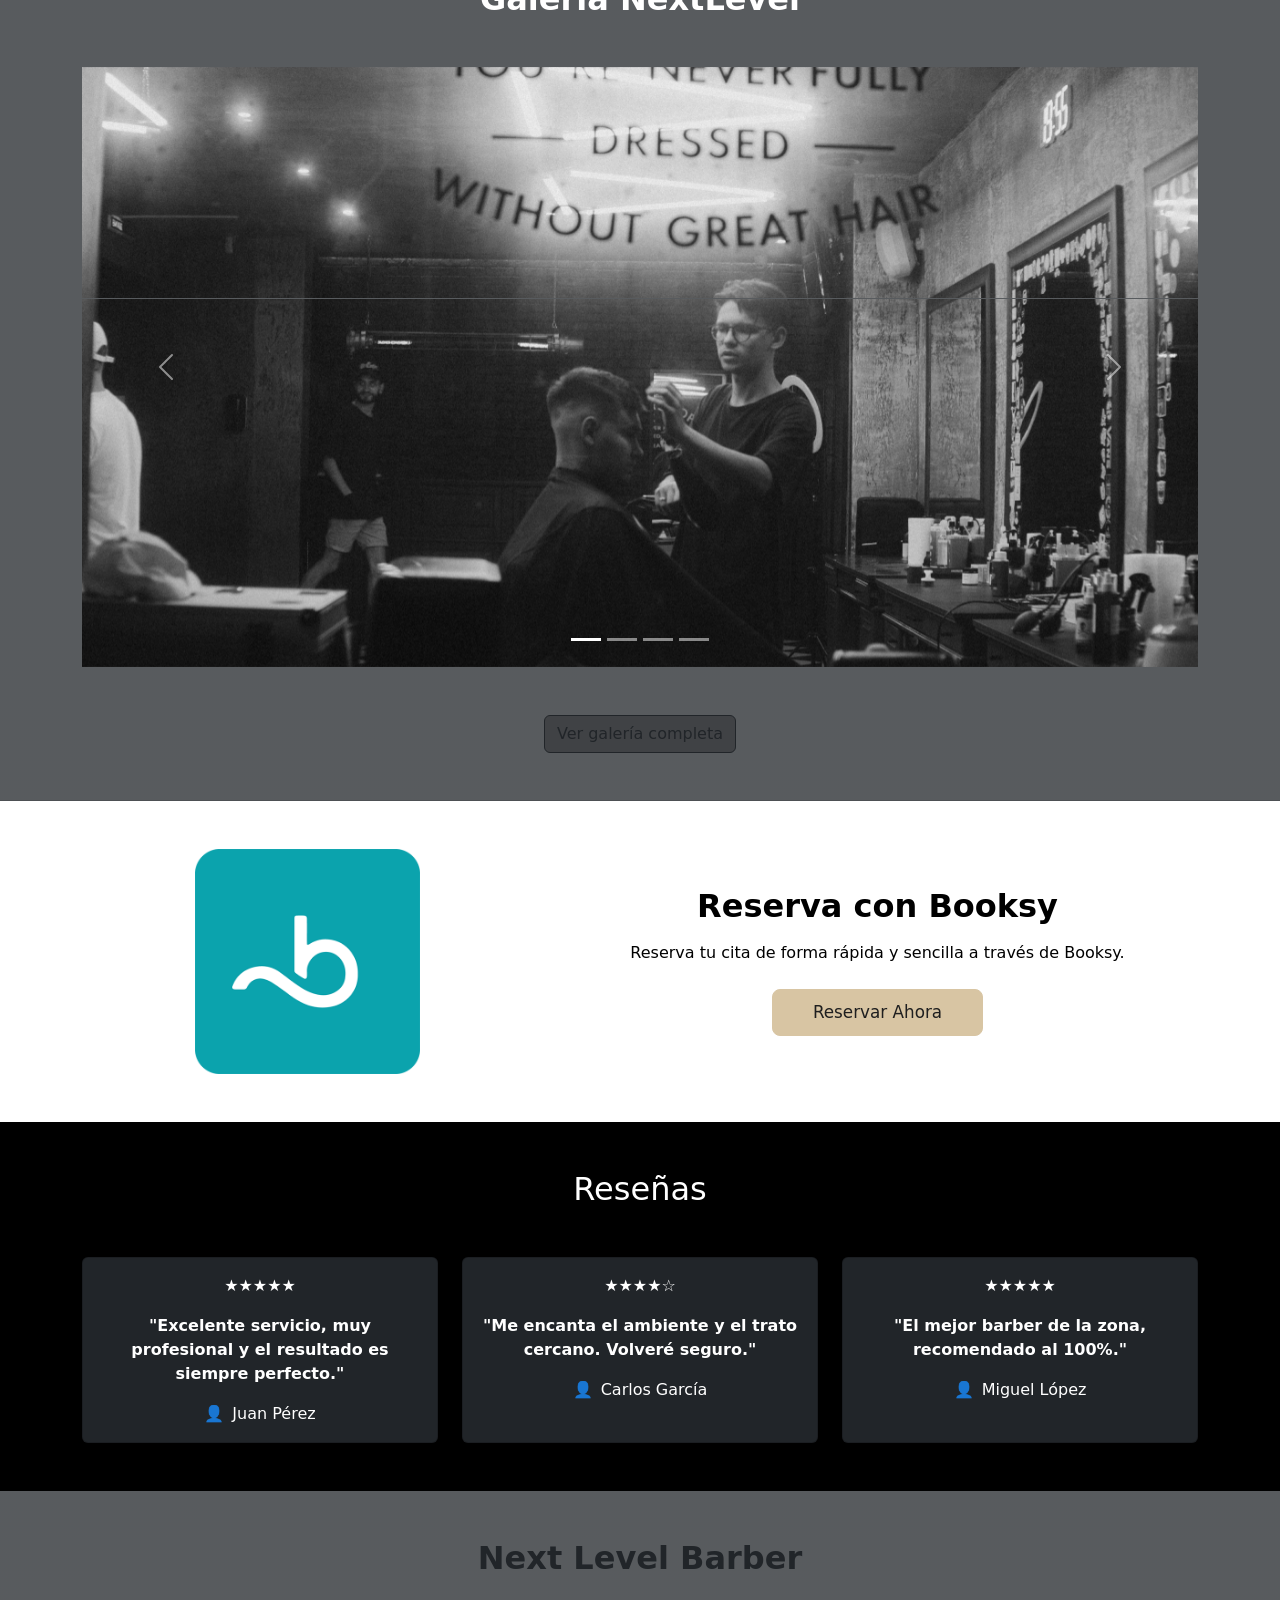
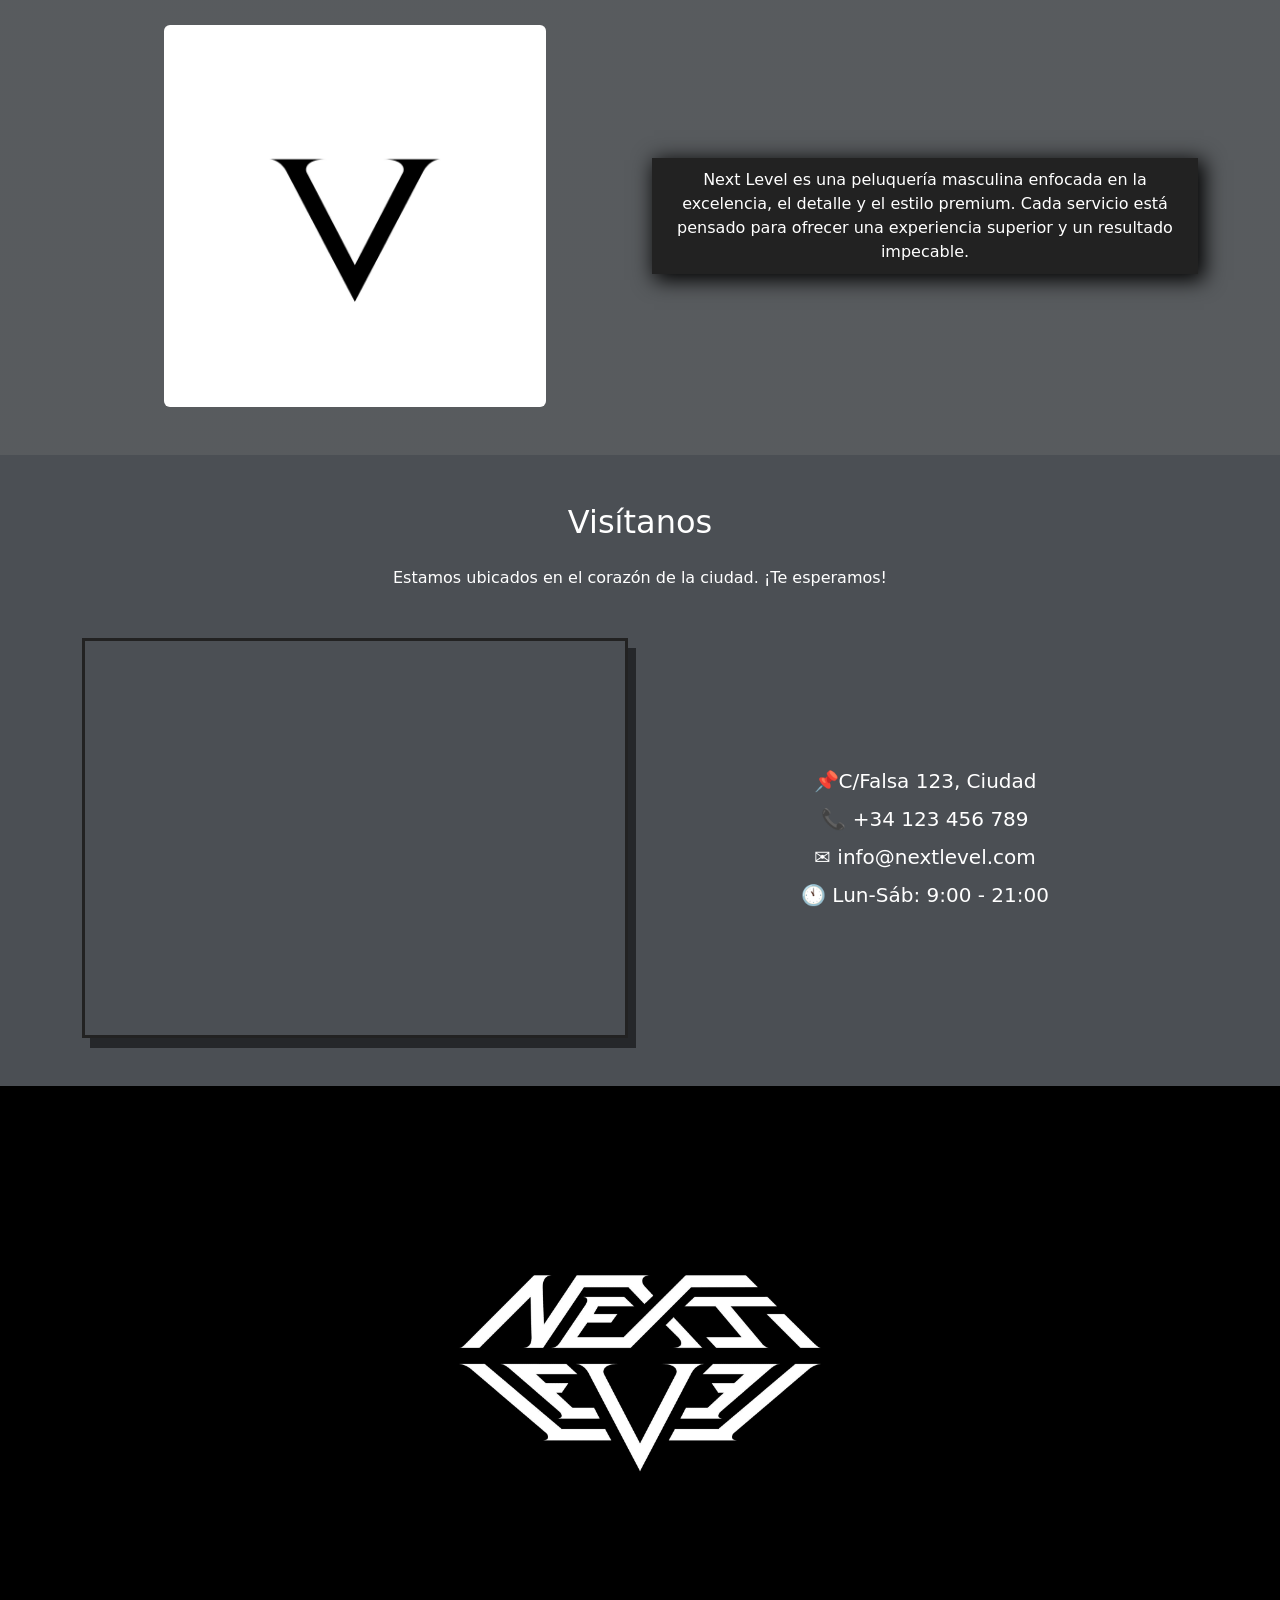
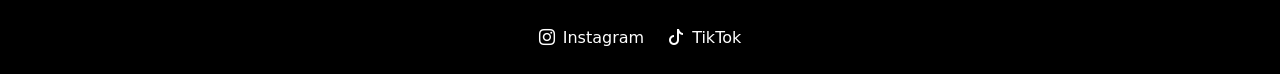
==== commit 70a1b17c: "Add global styles and update button classes for consistency across pages" ====
--- a/index.html
+++ b/index.html
@@ -7,8 +7,11 @@
     <link href="https://cdn.jsdelivr.net/npm/bootstrap@5.3.8/dist/css/bootstrap.min.css" rel="stylesheet"
         integrity="sha384-sRIl4kxILFvY47J16cr9ZwB07vP4J8+LH7qKQnuqkuIAvNWLzeN8tE5YBujZqJLB" crossorigin="anonymous">
     <link rel="stylesheet" href="https://cdn.jsdelivr.net/npm/bootstrap-icons@1.11.3/font/bootstrap-icons.min.css">
+    <link rel="stylesheet" href="global.css">
     <link rel="stylesheet" href="index.css">
     <link rel="shortcut icon" href="img/logo_V_blanco.png" type="image/x-icon">
+    <script type="module" src="components/Header.js"></script>
+    <script type="module" src="components/Footer.js"></script>
     <style>
         .map-container {
             height: 400px;
@@ -60,36 +63,7 @@
 </head>
 <body>
     <!--header, con barra de navegación-->
-    <header class="bg-black py-4">
-        <nav class="container-fluid px-3 px-md-5" aria-label="Navegacion principal">
-            <div class="row align-items-center text-center g-3">
-                <div class="col-2 d-md-none">
-                    <button class="btn btn-outline-light" type="button" data-bs-toggle="offcanvas"
-                        data-bs-target="#mobileMenu" aria-controls="mobileMenu">
-                        <i class="bi bi-list"></i>
-                    </button>
-                </div>
-                <div class="col-8 col-md-4 order-1 order-md-3 d-flex justify-content-center">
-                    <a href="index.html" aria-label="Volver al inicio">
-                        <img src="img/logo_V_blanco.png" alt="Logo V blanco" class="img-fluid"
-                            style="max-width: 100px;">
-                    </a>
-                </div>
-                <div class="col-6 col-md-2 order-2 order-md-1 d-none d-md-block">
-                    <a href="servicio.html" class="text-white text-decoration-none fs-4 fw-light">Servicios</a>
-                </div>
-                <div class="col-6 col-md-2 order-3 order-md-2 d-none d-md-block">
-                    <a href="galeria.html" class="text-white text-decoration-none fs-4 fw-light">Galeria</a>
-                </div>
-                <div class="col-6 col-md-2 order-4 d-none d-md-block">
-                    <a href="about-us.html" class="text-white text-decoration-none fs-4 fw-light">Sobre nosotros</a>
-                </div>
-                <div class="col-6 col-md-2 order-5 d-none d-md-block">
-                    <a href="academia.html" class="text-white text-decoration-none fs-4 fw-light">Academia</a>
-                </div>
-            </div>
-        </nav>
-    </header>
+    <app-header></app-header>
     <!--main-->
     <main>
         <!--bienvenida-->
@@ -102,8 +76,7 @@
                         <a href="https://booksy.com/es-es/148134_next-level-barbers_barberia_29219_pueblo-benalmadena#ba_s=seo"
                             target="_blank"
                             rel="noopener noreferrer"
-                            class="btn"
-                            style="background-color: #d8c5a3; color: #1f1f1f; border: 1px solid #d8c5a3;">Reservar Ahora</a>
+                            class="btn btn-back-beige btn-lg">Reservar Ahora</a>
                     </div>
                     <div class="col-12 col-lg-8 pt-4 pt-lg-0">
                         <video class="w-100 h-75 rounded" autoplay muted loop playsinline>
@@ -148,7 +121,7 @@
                     </div>
                 </div>
                 <div class="text-center mt-5">
-                    <a href="servicio.html" class="btn btn-outline-light">Ver todos los servicios</a>
+                    <a href="servicio.html" class="btn btn-border-white">Ver todos los servicios</a>
                 </div>
             </div>
         </section>
@@ -185,7 +158,7 @@
                     </button>
                 </div>
                 <div class="text-center mt-5">
-                    <a href="galeria.html" class="btn btn-outline-dark" style="background-color: rgba(0, 0, 0, 0.271);">Ver galería completa</a>
+                    <a href="galeria.html" class="btn btn-back-dark">Ver galería completa</a>
                 </div>
             </div>
         </section>
@@ -202,8 +175,7 @@
                         <a href="https://booksy.com/es-es/148134_next-level-barbers_barberia_29219_pueblo-benalmadena#ba_s=seo"
                             target="_blank"
                             rel="noopener noreferrer"
-                            class="btn"
-                            style="background-color: #d8c5a3; color: #1f1f1f; border: 1px solid #d8c5a3;">Reservar Ahora</a>
+                            class="btn btn-back-beige btn-lg">Reservar Ahora</a>
                     </div>
                 </div>
             </div>
@@ -291,23 +263,7 @@
         </section>
     </main>
     <!--footer-->
-    <footer class="bg-black py-4">
-        <div class="container d-flex flex-column align-items-center gap-3">
-            <img src="img/logo_blanco.png" alt="Logo blanco Next Level" class="img-fluid" style="max-width: 500px;">
-            <div class="d-flex flex-wrap justify-content-center gap-4">
-                <a href="https://www.instagram.com/" target="_blank" rel="noopener noreferrer"
-                    class="text-white text-decoration-none d-inline-flex align-items-center gap-2">
-                    <i class="bi bi-instagram"></i>
-                    <span>Instagram</span>
-                </a>
-                <a href="https://www.tiktok.com/" target="_blank" rel="noopener noreferrer"
-                    class="text-white text-decoration-none d-inline-flex align-items-center gap-2">
-                    <i class="bi bi-tiktok"></i>
-                    <span>TikTok</span>
-                </a>
-            </div>
-        </div>
-    </footer>
+   <app-footer></app-footer>
     <!--menú lateral en vista móvil-->
     <div class="offcanvas offcanvas-start bg-black text-white" tabindex="-1" id="mobileMenu"
         aria-labelledby="mobileMenuLabel">
--- a/global.css
+++ b/global.css
@@ -0,0 +1,47 @@
+/* Beige sólido — CTA primario sobre fondos oscuros */
+.btn-back-beige {
+  background-color: #d8c5a3;
+  color: #1f1f1f;
+  border: 1px solid #d8c5a3;
+}
+.btn-back-beige:hover {
+  background-color: #c9b28a;
+  color: #1f1f1f;
+  border-color: #c9b28a;
+}
+
+/* White outline — secundario sobre fondo negro */
+.btn-border-white {
+  background-color: transparent;
+  color: #f8f9fa;
+  border: 1px solid #f8f9fa;
+}
+.btn-border-white:hover {
+  background-color: #f8f9fa;
+  color: #000;
+}
+
+/* Dark ghost — sutil sobre fondo pizarra */
+.btn-back-dark {
+  background-color: rgba(0, 0, 0, 0.271);
+  color: #212529;
+  border: 1px solid #212529;
+}
+.btn-back-dark:hover {
+  background-color: rgba(0, 0, 0, 0.5);
+  color: #fff;
+  border-color: #fff;
+}
+
+/* === Size modifiers — composables con cualquier btn-* === */
+.btn-lg {
+  padding: 0.625rem 2.5rem;
+  font-size: 1.05rem;
+}
+.btn-xl {
+  padding: 0.75rem 3.5rem;
+  font-size: 1.125rem;
+}
+.btn-full {
+  width: 100%;
+}
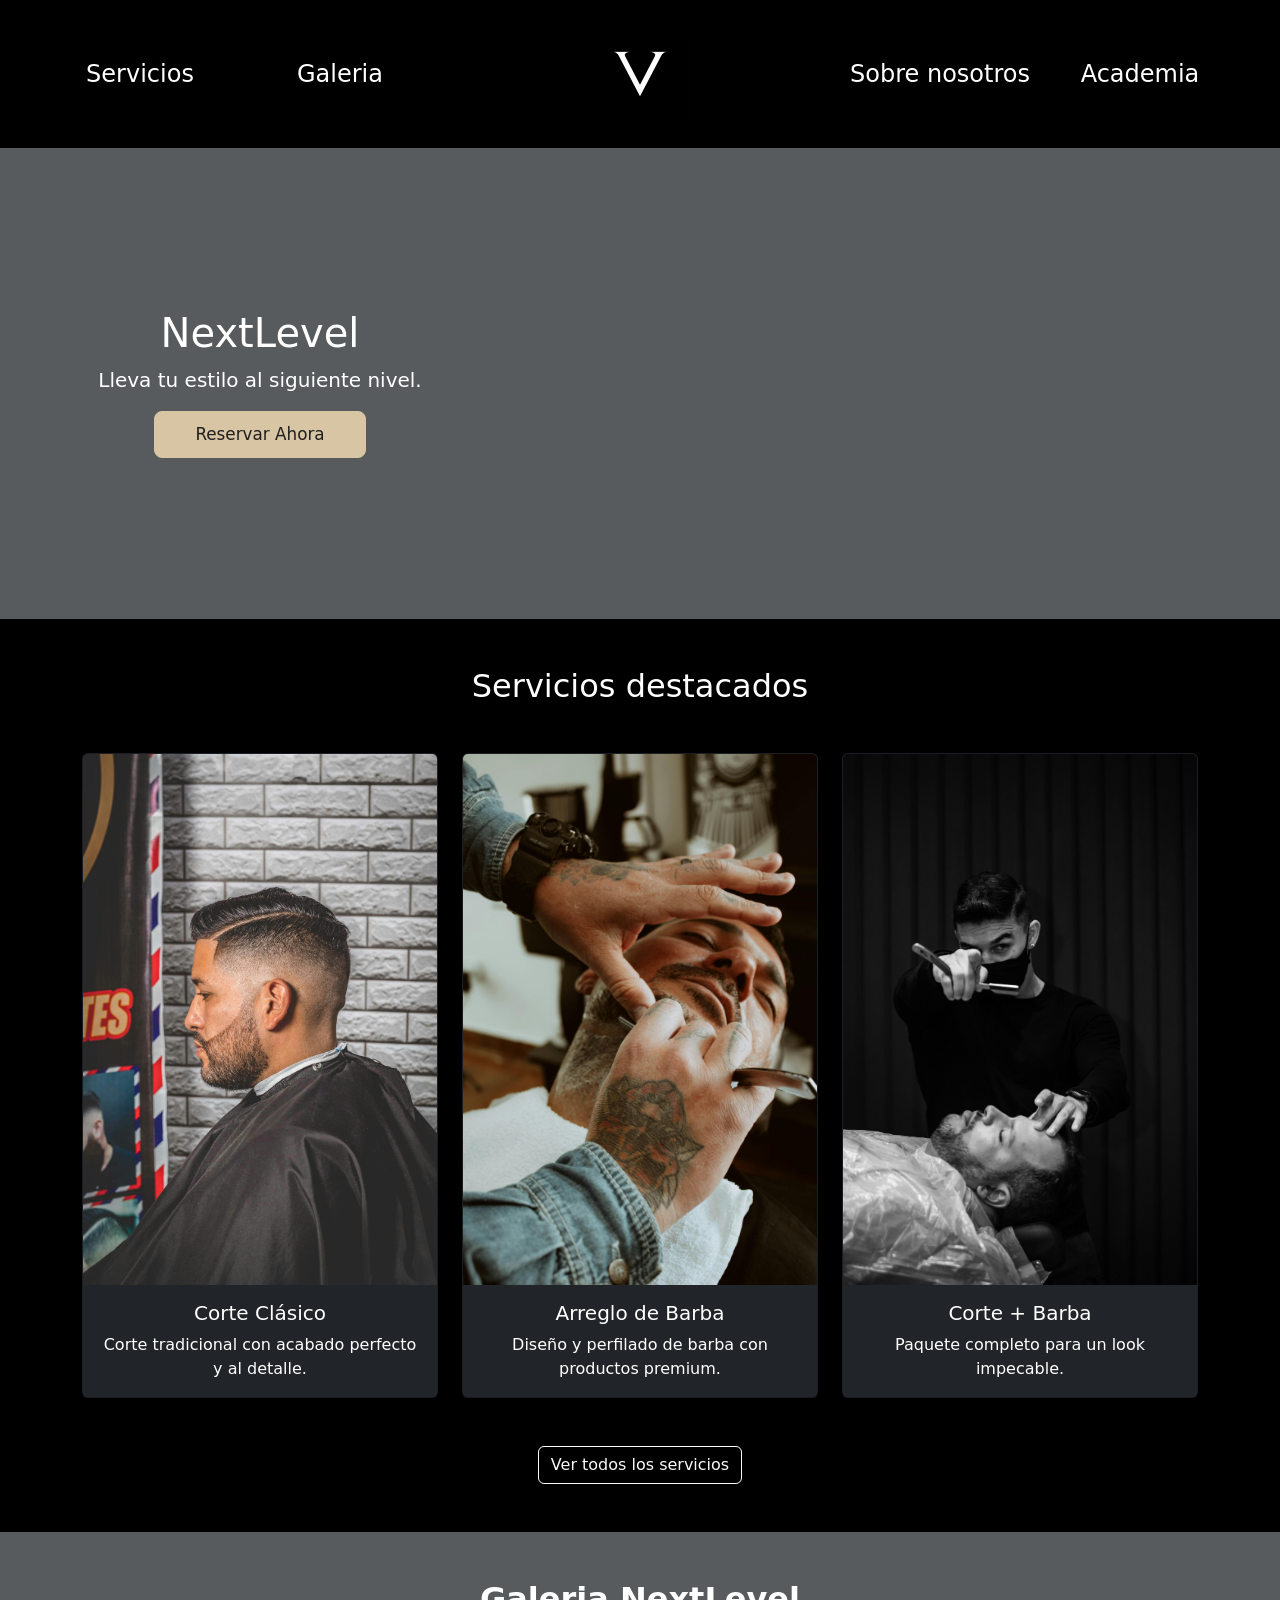
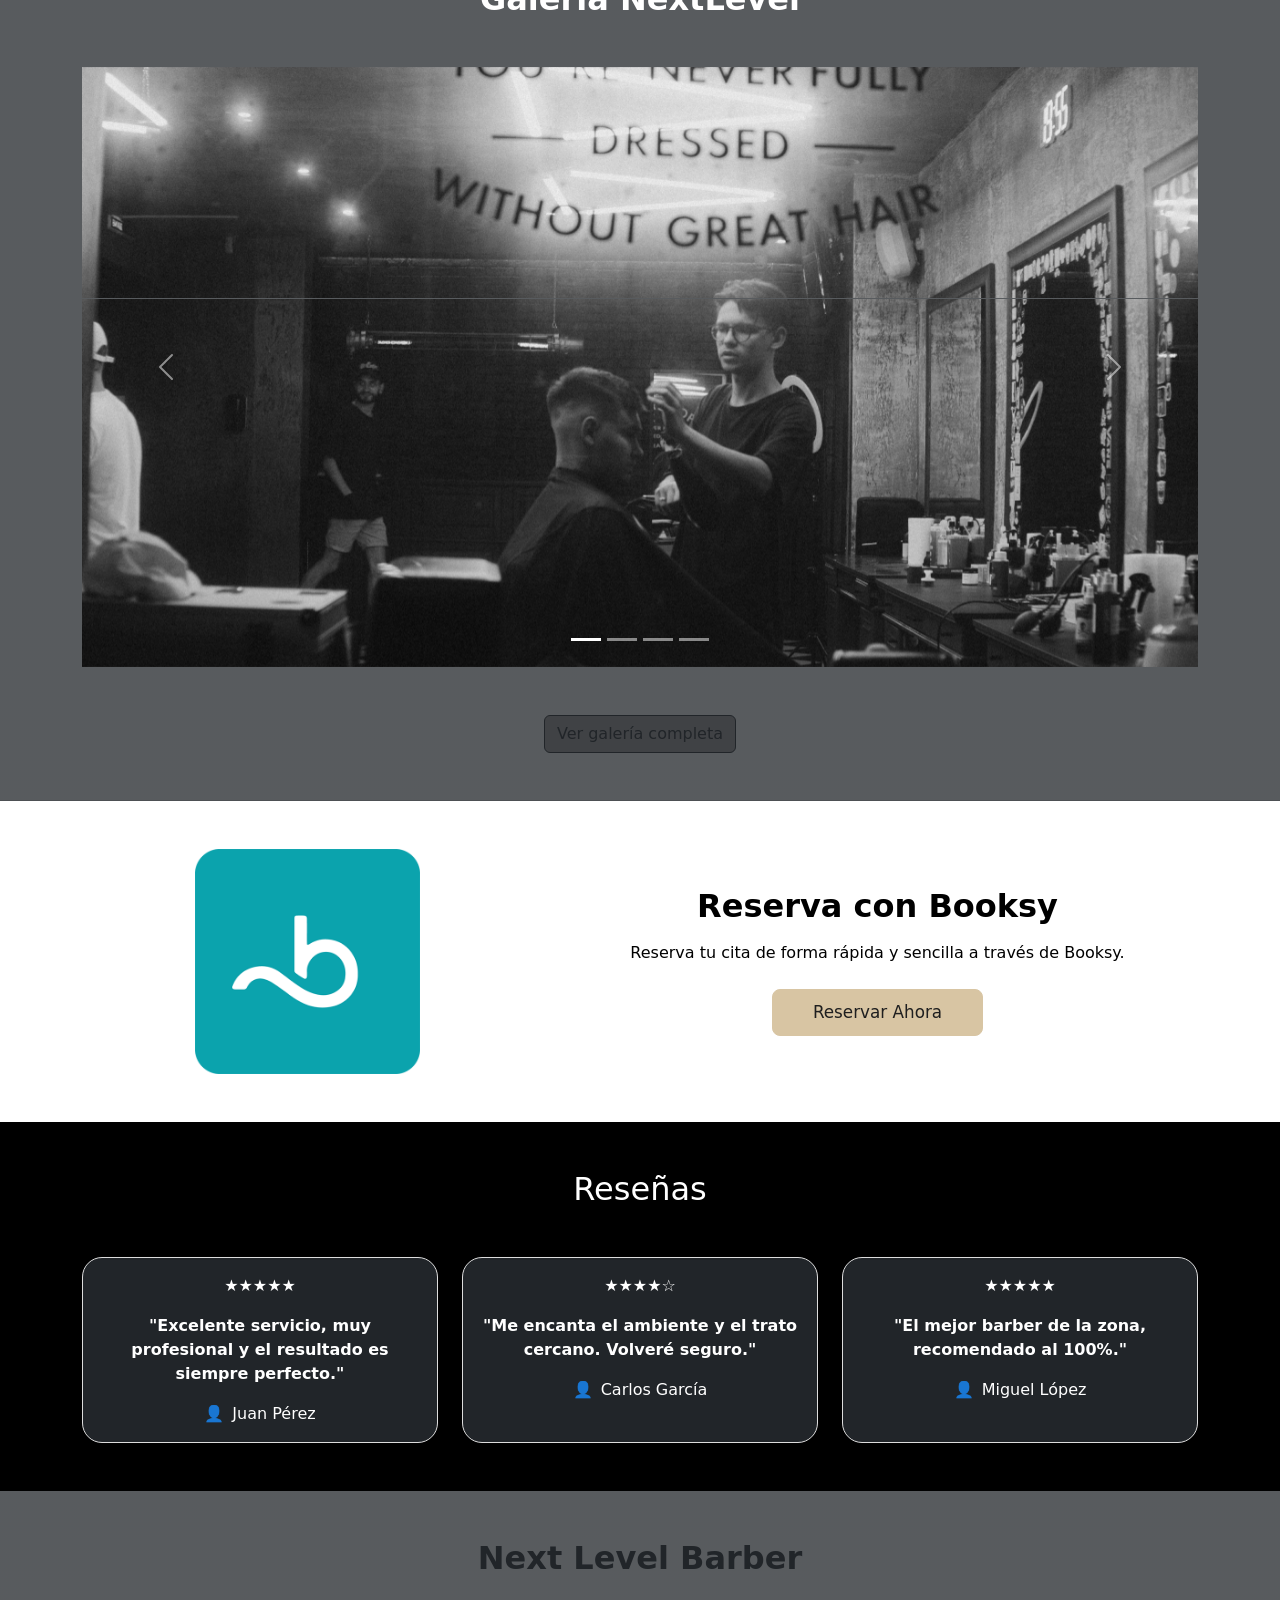
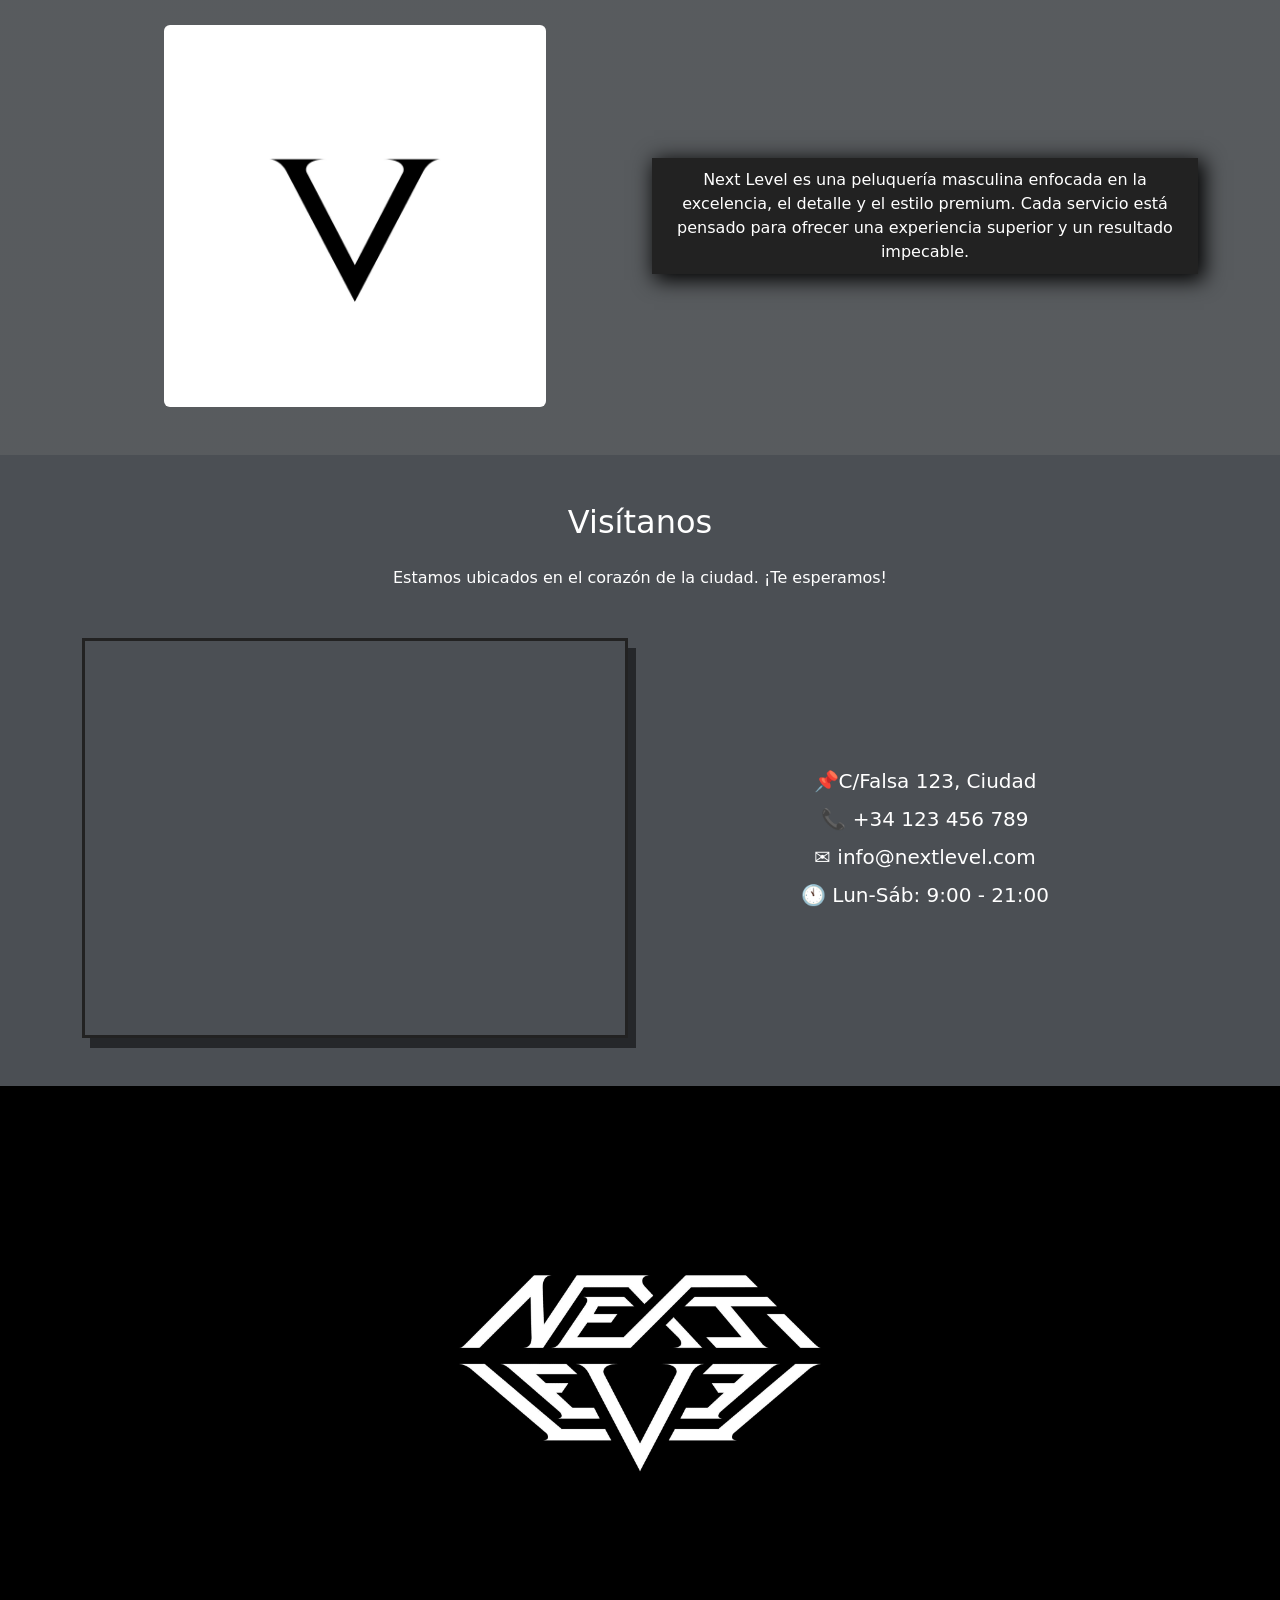
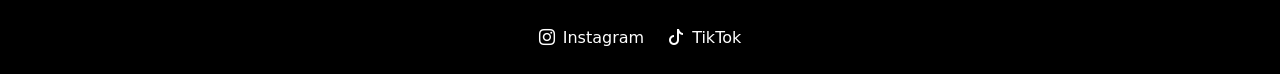
==== commit fc35eecc: "Efectos de las cards" ====
--- a/index.html
+++ b/index.html
@@ -59,6 +59,40 @@
         .visitanos {
             background-color: var(--color-gris);
         }
+
+        .estrellas {
+            display: inline-block;
+            color: white;
+            transition: color 0.2s;
+        }
+        .cardEfectoShadowDorado:hover .estrellas {
+            animation: aparecerEstrella 0.4s ease forwards;
+        }
+        .cardEfectoShadowDorado:hover .estrellas:nth-child(1) {
+            animation-delay: 0s;
+        }
+        .cardEfectoShadowDorado:hover .estrellas:nth-child(2) {
+            animation-delay: 0.1s;
+        }
+        .cardEfectoShadowDorado:hover .estrellas:nth-child(3) {
+            animation-delay: 0.2s;
+        }
+        .cardEfectoShadowDorado:hover .estrellas:nth-child(4) {
+            animation-delay: 0.3s;
+        }
+        .cardEfectoShadowDorado:hover .estrellas:nth-child(5) {
+            animation-delay: 0.4s;
+        }
+        @keyframes aparecerEstrella {
+            from {
+                color: white;
+                transform: translateX(-10px) rotate(-180deg);
+            }
+            to {
+                color: rgb(255, 215, 0);
+                transform: translateX(0) rotate(0deg);
+            }
+        }
     </style>
 </head>
 <body>
@@ -186,9 +220,9 @@
                 <h2 class="text-center mb-5">Reseñas</h2>
                 <div class="row g-4">
                     <div class="col-md-4">
-                        <div class="card bg-dark h-100 text-white">
-                            <div class="card-body text-center">
-                                <div class="mb-3">&#9733;&#9733;&#9733;&#9733;&#9733;</div>
+                        <div class="card cardEfectoShadowDorado bg-dark h-100 text-white">
+                            <div class="card-body text-center">
+                                <div class="mb-3"><span class="estrellas">&#9733;</span><span class="estrellas">&#9733;</span><span class="estrellas">&#9733;</span><span class="estrellas">&#9733;</span><span class="estrellas">&#9733;</span></div>
                                 <p class="card-text fw-bold">"Excelente servicio, muy profesional y el resultado es siempre perfecto."</p>
                                 <div class="d-flex justify-content-center align-items-center gap-2">
                                     <span>&#128100;</span>
@@ -198,9 +232,9 @@
                         </div>
                     </div>
                     <div class="col-md-4">
-                        <div class="card bg-dark h-100 text-white">
-                            <div class="card-body text-center">
-                                <div class="mb-3">&#9733;&#9733;&#9733;&#9733;&#9734;</div>
+                        <div class="card cardEfectoShadowDorado bg-dark h-100 text-white">
+                            <div class="card-body text-center">
+                                <div class="mb-3"><span class="estrellas">&#9733;</span><span class="estrellas">&#9733;</span><span class="estrellas">&#9733;</span><span class="estrellas">&#9733;</span><span class="estrellas">&#9734;</span></div>
                                 <p class="card-text fw-bold">"Me encanta el ambiente y el trato cercano. Volveré seguro."</p>
                                 <div class="d-flex justify-content-center align-items-center gap-2">
                                     <span>&#128100;</span>
@@ -210,9 +244,9 @@
                         </div>
                     </div>
                     <div class="col-md-4">
-                        <div class="card bg-dark h-100 text-white">
-                            <div class="card-body text-center">
-                                <div class="mb-3">&#9733;&#9733;&#9733;&#9733;&#9733;</div>
+                        <div class="card cardEfectoShadowDorado bg-dark h-100 text-white">
+                            <div class="card-body text-center">
+                                <div class="mb-3"><span class="estrellas">&#9733;</span><span class="estrellas">&#9733;</span><span class="estrellas">&#9733;</span><span class="estrellas">&#9733;</span><span class="estrellas">&#9733;</span></div>
                                 <p class="card-text fw-bold">"El mejor barber de la zona, recomendado al 100%."</p>
                                 <div class="d-flex justify-content-center align-items-center gap-2">
                                     <span>&#128100;</span>
--- a/global.css
+++ b/global.css
@@ -45,3 +45,105 @@
 .btn-full {
   width: 100%;
 }
+
+/*Efecto Card con borde dorado con sombra al hacer hover*/
+.cardEfectoShadowDorado{
+    border: 1px solid #ddd;
+    border-radius: 20px;
+    transition: all 0.3s ease;
+}
+.cardEfectoShadowDorado:hover {
+    border-color: #d8c5a3;
+    box-shadow:
+    0 0 0 2px rgba(216, 197, 163, 0.25),
+    0 15px 35px rgba(216, 197, 163, 0.45);
+    transform: translateY(-5px);
+}
+
+/*borde animado con movimiento*/
+.cardBordeMovimiento{
+    position: relative;
+    border-radius: 20px;
+    transition: all 0.3s ease;
+}
+@property --angle{
+    syntax: "<angle>";
+    initial-value: 0deg;
+    inherits: false;
+}
+.cardBordeMovimiento::after{
+    content: "";
+    position: absolute;
+    inset: 0;
+    padding: 6px;
+    border-radius: inherit;
+    background: conic-gradient(
+        from var(--angle),
+        transparent 70%,
+        #d8c5a3
+    );
+    animation: spin 3s linear infinite;
+    -webkit-mask:
+        linear-gradient(#fff 0 0) content-box,
+        linear-gradient(#fff 0 0);
+    -webkit-mask-composite: xor;
+            mask-composite: exclude;
+    opacity: 0;
+    transition: opacity 0.3s ease;
+    pointer-events: none;
+}
+.cardBordeMovimiento:hover{
+    transform: translateY(-5px);
+}
+.cardBordeMovimiento:hover::after{
+    opacity: 1;
+}
+@keyframes spin{
+    from{
+        --angle: 0deg;
+    }
+    to{
+        --angle: 360deg;
+    }
+}
+
+/*Efecto Card con sobra y barra de proceso*/
+.cardEfectoShadowBarraNivel {
+    position: relative;
+    overflow: hidden;
+    border: 1px solid #ddd;
+    border-radius: 20px;
+    transition:
+        transform 0.3s ease,
+        box-shadow 0.3s ease,
+        border-color 0.3s ease;
+}
+.cardEfectoShadowBarraNivel:hover {
+    border-color: rgb(216, 197, 163);
+    box-shadow:
+        0 0 0 2px rgba(216, 197, 163, 0.25),
+        0 15px 35px rgba(216, 197, 163, 0.45);
+    transform: translateY(-5px);
+}
+.cardEfectoShadowBarraNivel::before {
+    content: "";
+    position: absolute;
+    top: 0;
+    left: 0;
+    width: 0;
+    height: 3px;
+    border-radius: 20px;
+    background: linear-gradient(
+        90deg,
+        rgba(216, 197, 163, 0.4) 0%,
+        rgba(216, 197, 163, 0.8) 50%,
+        rgba(216, 197, 163, 1) 100%
+    );
+    transition: width 1.5s ease-out;
+}
+.cardEfectoShadowBarraNivel:hover::before {
+    width: 100%;
+    box-shadow:
+        0 0 8px rgba(216, 197, 163, 0.7),
+        0 0 15px rgba(216, 197, 163, 0.4);
+}
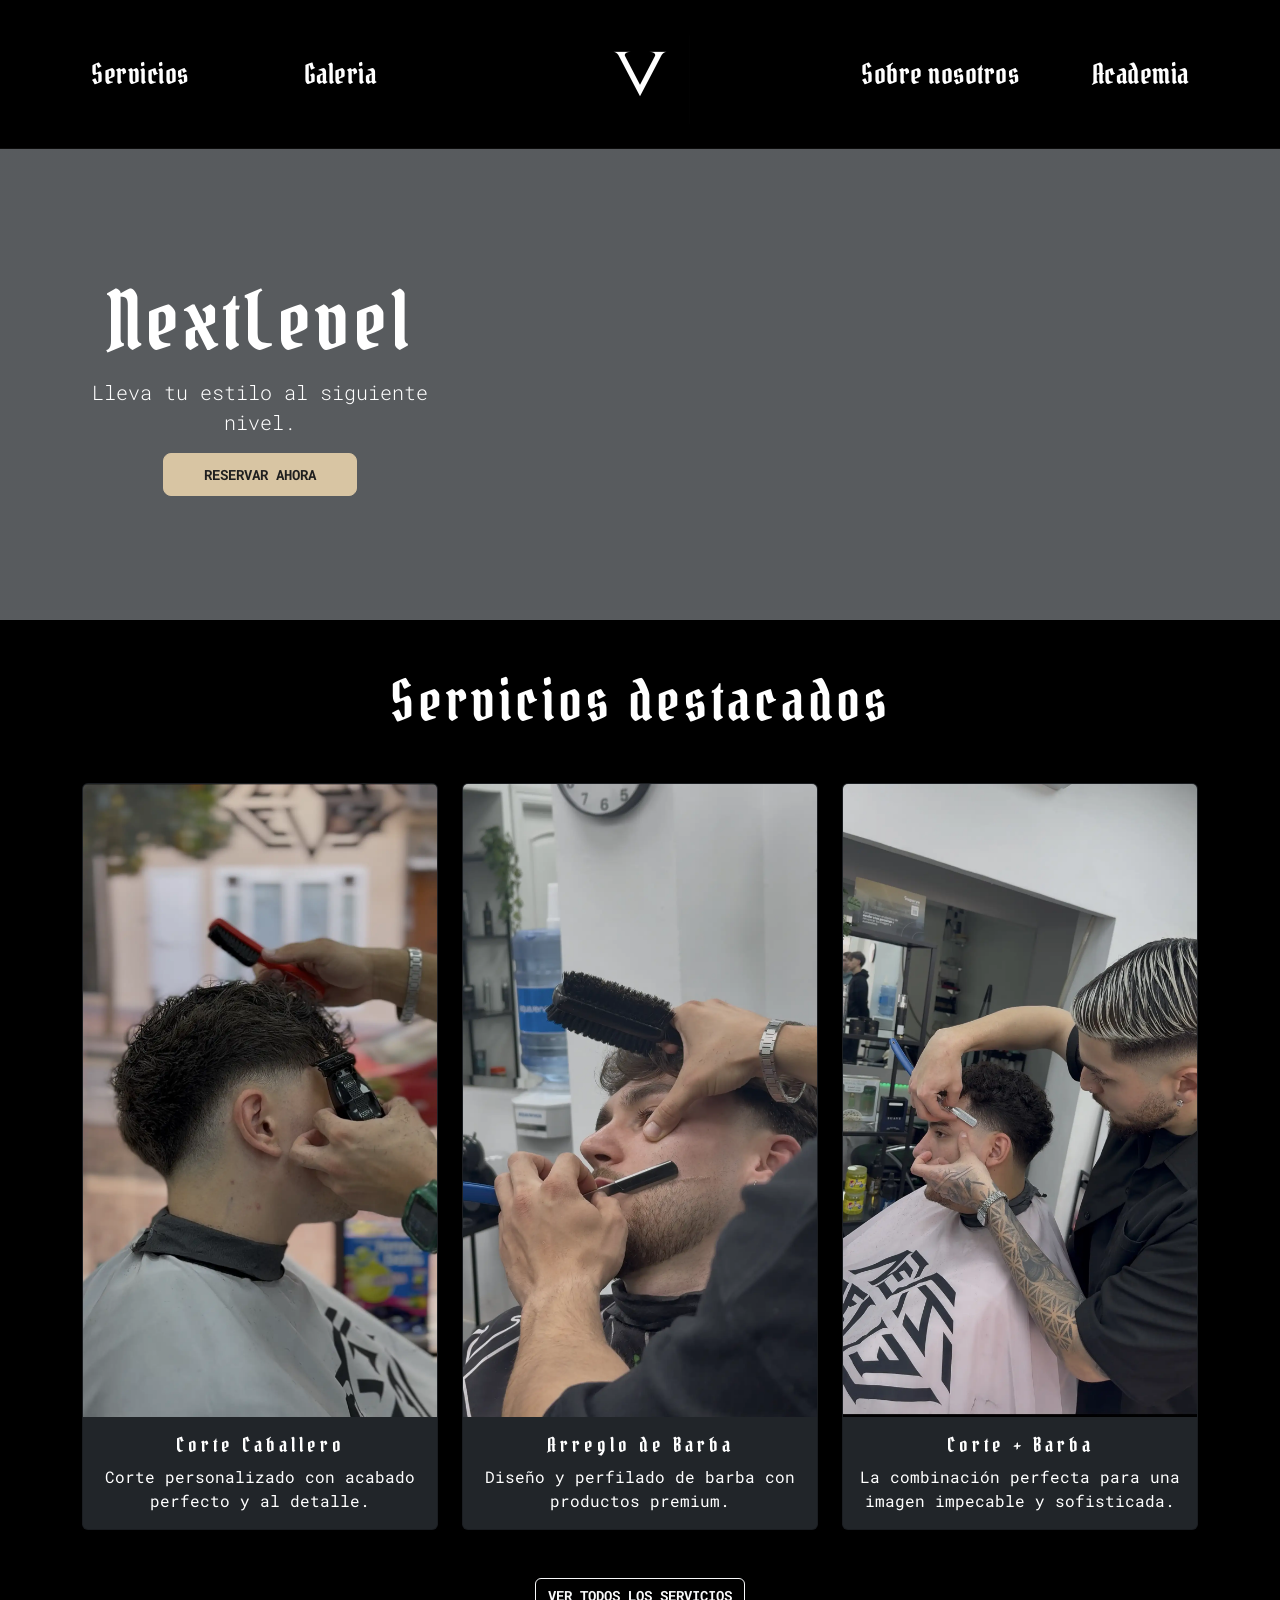
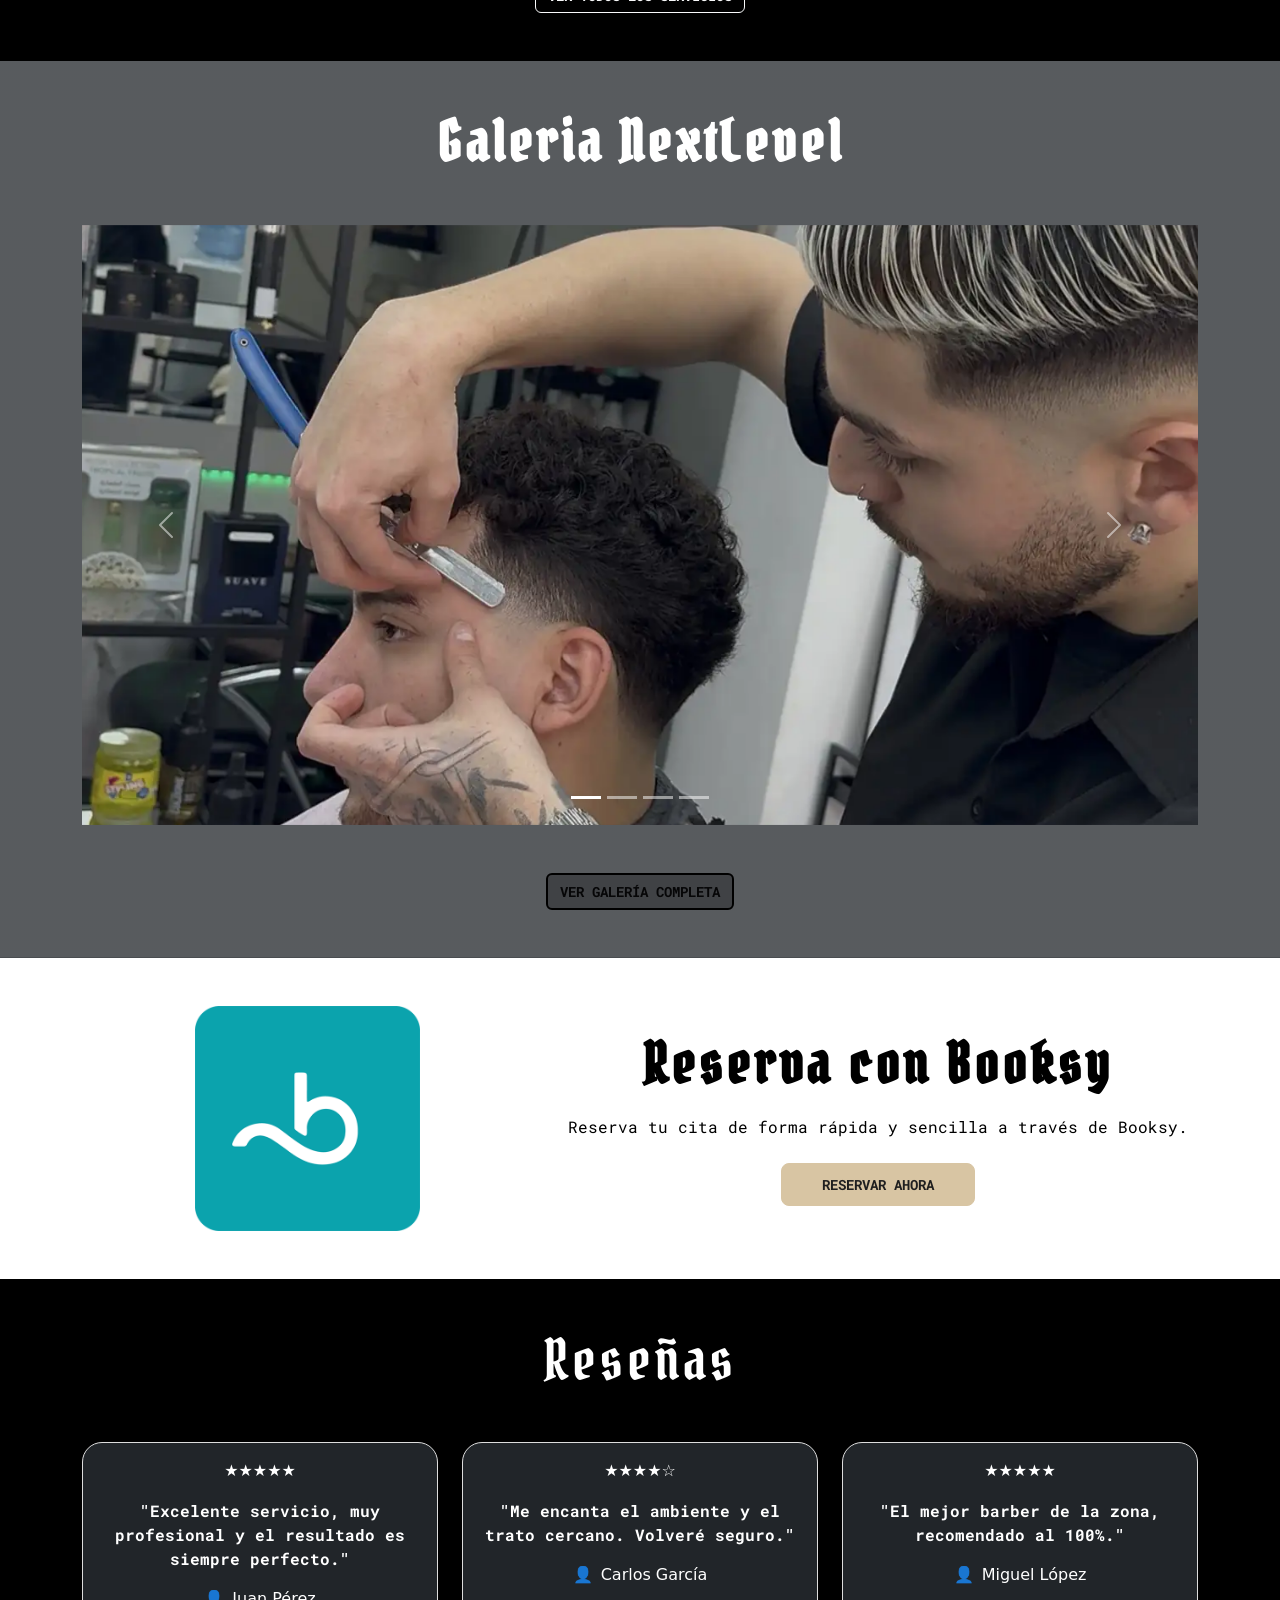
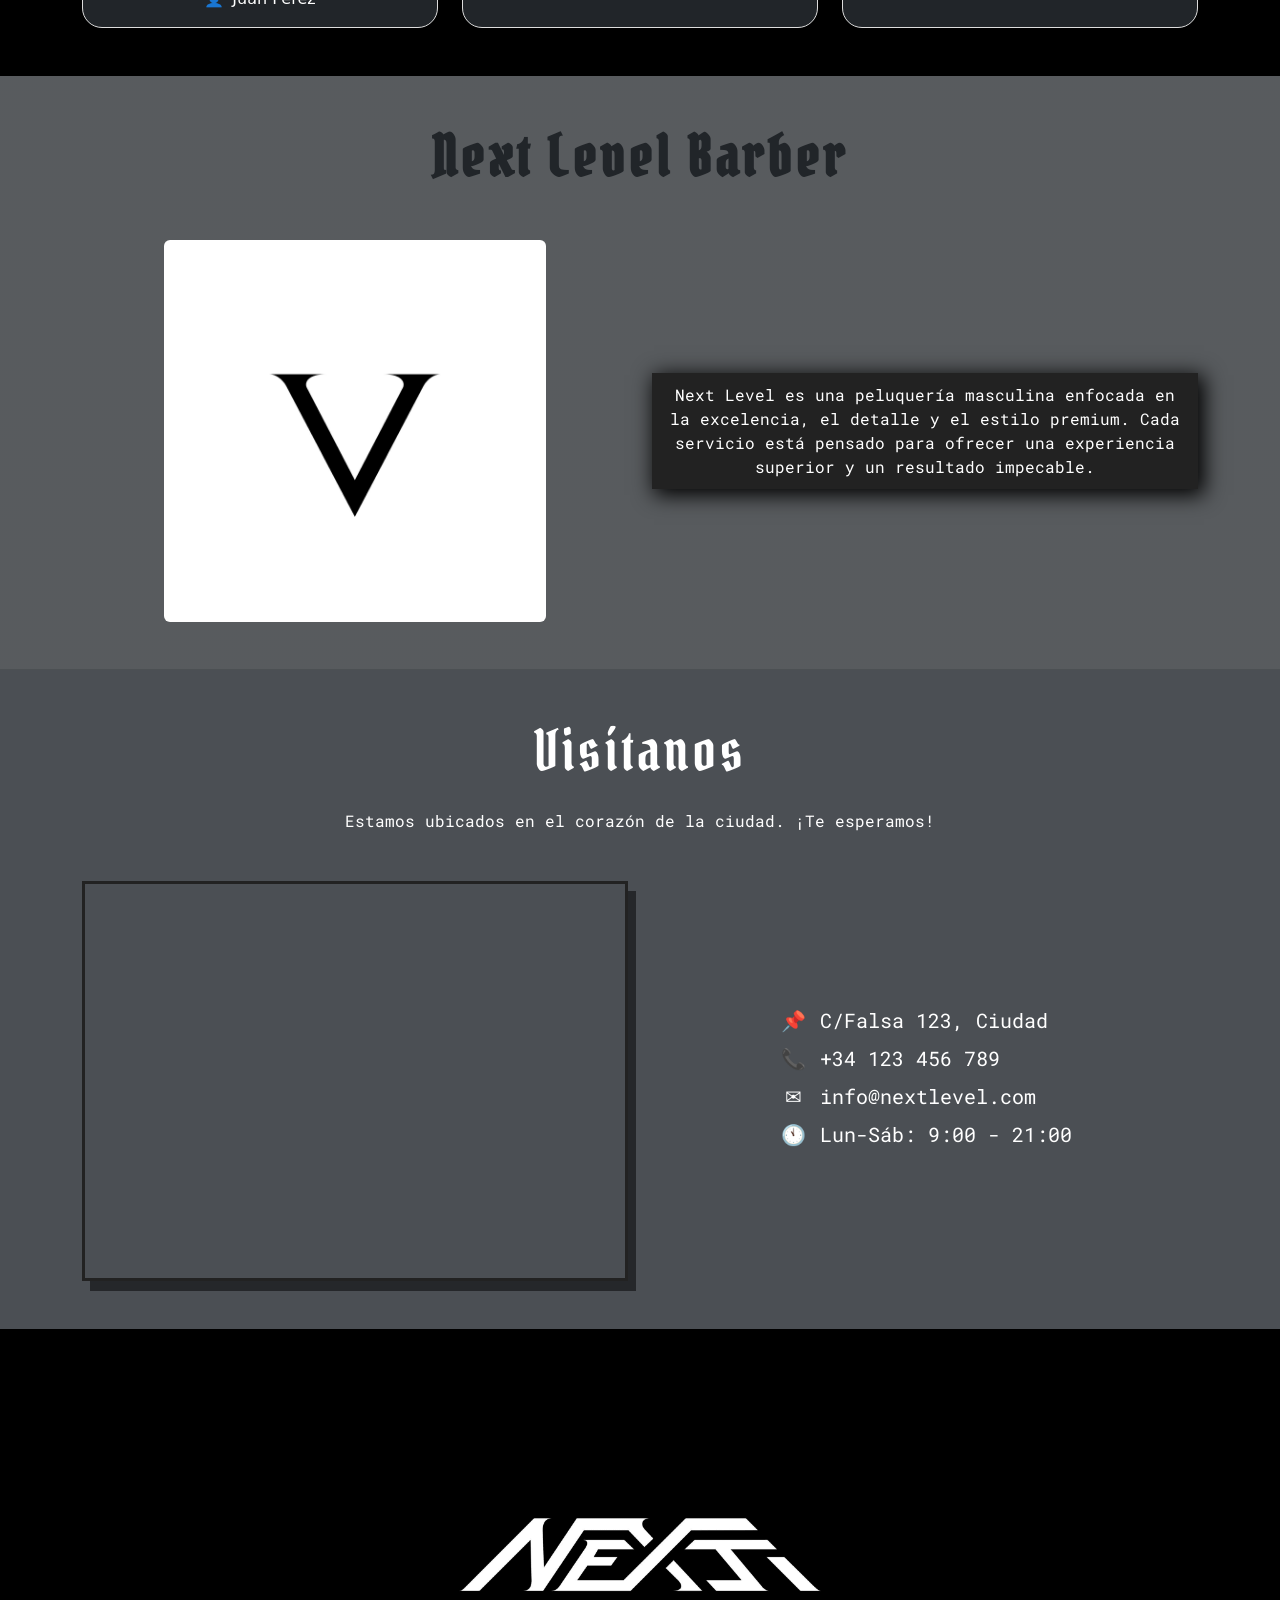
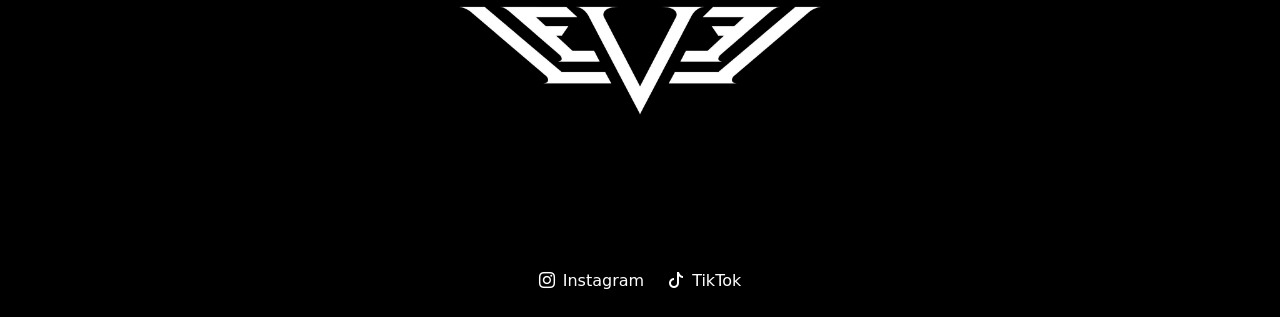
==== commit a967f521: "Cambios de estilos de la página principal" ====
--- a/index.html
+++ b/index.html
@@ -9,91 +9,11 @@
     <link rel="stylesheet" href="https://cdn.jsdelivr.net/npm/bootstrap-icons@1.11.3/font/bootstrap-icons.min.css">
     <link rel="stylesheet" href="global.css">
     <link rel="stylesheet" href="index.css">
+    <link rel="stylesheet" href="main.css">
     <link rel="shortcut icon" href="img/logo_V_blanco.png" type="image/x-icon">
     <script type="module" src="components/Header.js"></script>
     <script type="module" src="components/Footer.js"></script>
-    <style>
-        .map-container {
-            height: 400px;
-            border: 3px solid #222;
-            box-shadow: 8px 10px 0 rgba(0,0,0,0.5);
-            overflow: hidden;
-            position: relative;
-        }
-
-        .map-container iframe {
-            width: 100%;
-            height: 100%;
-            border: 0;
-            filter: grayscale(100%) invert(90%) contrast(90%);
-        }
-
-        .map-container:hover {
-            transform: scale(1.02);
-            transition: 0.3s;
-        }
-
-        img {
-            width: 100%;
-            height: 100%;
-            object-fit: cover;
-        }
-
-        .carousel-item img {
-            width: 100%;
-            height: 600px;
-        }
-
-        .servicios {
-            background-color: var(--color-negro);
-        }
-
-        .booksy {
-            background-color: var(--color-blanco);
-        }
-        
-        .resenas {
-            background-color: var(--color-negro);
-        }
-
-        .visitanos {
-            background-color: var(--color-gris);
-        }
-
-        .estrellas {
-            display: inline-block;
-            color: white;
-            transition: color 0.2s;
-        }
-        .cardEfectoShadowDorado:hover .estrellas {
-            animation: aparecerEstrella 0.4s ease forwards;
-        }
-        .cardEfectoShadowDorado:hover .estrellas:nth-child(1) {
-            animation-delay: 0s;
-        }
-        .cardEfectoShadowDorado:hover .estrellas:nth-child(2) {
-            animation-delay: 0.1s;
-        }
-        .cardEfectoShadowDorado:hover .estrellas:nth-child(3) {
-            animation-delay: 0.2s;
-        }
-        .cardEfectoShadowDorado:hover .estrellas:nth-child(4) {
-            animation-delay: 0.3s;
-        }
-        .cardEfectoShadowDorado:hover .estrellas:nth-child(5) {
-            animation-delay: 0.4s;
-        }
-        @keyframes aparecerEstrella {
-            from {
-                color: white;
-                transform: translateX(-10px) rotate(-180deg);
-            }
-            to {
-                color: rgb(255, 215, 0);
-                transform: translateX(0) rotate(0deg);
-            }
-        }
-    </style>
+    <style></style>
 </head>
 <body>
     <!--header, con barra de navegación-->
@@ -128,16 +48,16 @@
                 <div class="row g-4">
                     <div class="col-md-4">
                         <div class="card bg-dark h-100 text-white">
-                            <img src="img_prueba/pexels-leonardokfn-7781848.jpg" class="card-img-top" alt="Corte clásico">
-                            <div class="card-body text-center">
-                                <h3 class="card-title h5">Corte Clásico</h3>
-                                <p class="card-text">Corte tradicional con acabado perfecto y al detalle.</p>
+                            <img src="img_webp/IMG_4194.webp" class="card-img-top" alt="Corte clásico">
+                            <div class="card-body text-center">
+                                <h3 class="card-title h5">Corte Caballero</h3>
+                                <p class="card-text">Corte personalizado con acabado perfecto y al detalle.</p>
                             </div>
                         </div>
                     </div>
                     <div class="col-md-4">
                         <div class="card bg-dark h-100 text-white">
-                            <img src="img_prueba/pexels-claudio-emanuel-709239809-18298041.jpg" class="card-img-top" alt="Arreglo de barba">
+                            <img src="img_webp/IMG_4196.webp" class="card-img-top" alt="Arreglo de barba">
                             <div class="card-body text-center">
                                 <h3 class="card-title h5">Arreglo de Barba</h3>
                                 <p class="card-text">Diseño y perfilado de barba con productos premium.</p>
@@ -146,10 +66,10 @@
                     </div>
                     <div class="col-md-4">
                         <div class="card bg-dark h-100 text-white">
-                            <img src="img_prueba/pexels-alexandre-saraiva-carniato-583650-9387375.jpg" class="card-img-top" alt="Corte y barba">
+                            <img src="img_webp/IMG_4188.webp" class="card-img-top" alt="Corte y barba">
                             <div class="card-body text-center">
                                 <h3 class="card-title h5">Corte + Barba</h3>
-                                <p class="card-text">Paquete completo para un look impecable.</p>
+                                <p class="card-text">La combinación perfecta para una imagen impecable y sofisticada.</p>
                             </div>
                         </div>
                     </div>
@@ -172,16 +92,16 @@
                     </div>
                     <div class="carousel-inner">
                         <div class="carousel-item active">
-                            <img src="img_prueba/pexels-mortywalker-9380595.jpg" class="d-block w-100" alt="Corte 1">
+                            <img src="img_webp/IMG_4188.webp" class="d-block w-100" alt="Corte 1">
                         </div>
                         <div class="carousel-item">
-                            <img src="img_prueba/pexels-macrookai-filmmaker-624977056-18704464.jpg" class="d-block w-100" alt="Corte 2">
+                            <img src="img_webp/IMG_4190.webp" class="d-block w-100" alt="Corte 2">
                         </div>
                         <div class="carousel-item">
-                            <img src="img_prueba/pexels-cottonbro-3998405.jpg" class="d-block w-100" alt="Corte 3">
+                            <img src="img_webp/IMG_4184.webp" class="d-block w-100" alt="Corte 3">
                         </div>
                         <div class="carousel-item">
-                            <img src="img_prueba/pexels-pavel-danilyuk-7518739.jpg" class="d-block w-100" alt="Corte 4">
+                            <img src="img_webp/IMG_4181.webp" class="d-block w-100" alt="Corte 4">
                         </div>
                     </div>
                     <button class="carousel-control-prev" type="button" data-bs-target="#carouselGaleria" data-bs-slide="prev">
@@ -201,7 +121,7 @@
             <div class="container">
                 <div class="row align-items-center justify-content-center">
                     <div class="col-12 col-md-5 text-center">
-                        <img src="img_prueba/booksy.png" alt="Logo Booksy" class="img-fluid rounded text-white" style="max-width: 50%;">
+                        <img src="img_prueba/booksy.png" alt="Logo Booksy" class="img-fluid rounded text-white logoBooksy" style="max-width: 50%;">
                     </div>
                     <div class="col-12 col-md-7 text-center pt-4 pt-md-0">
                         <h2 class="text-black mb-3 fw-bold">Reserva con Booksy</h2>
@@ -264,7 +184,7 @@
                 <h2 class="text-center mb-5 fw-bold">Next Level Barber</h2>
                 <div class="row justify-content-center">
                     <div class="col-12 col-md-6 text-center">
-                        <img src="img/logo_V_negro.png" alt="Next Level Barber" class="img-fluid rounded" style="max-width: 70%;">
+                        <img src="img/logo_V_negro.png" alt="Next Level Barber" class="img-fluid rounded logoNextLevel" style="max-width: 70%;">
                     </div>
                     <div class="col-12 col-md-6 text-center d-flex align-items-center pt-4 pt-md-0">
                         <p class="mb-0 text-white" style="background-color: #222; box-shadow: 4px 4px 20px 2px rgba(0,0,0,1); padding: 10px;">Next Level es una peluquería masculina enfocada en la excelencia, el detalle y el estilo premium. Cada servicio está pensado para ofrecer una experiencia superior y un resultado impecable.</p>
@@ -286,11 +206,13 @@
                             </iframe>
                         </div>
                     </div>
-                    <div class="col-12 col-md-6 d-flex flex-column justify-content-center text-center pt-4 pt-md-0">
-                        <p class="mb-2 fs-5">&#128204;C/Falsa 123, Ciudad</p>
-                        <p class="mb-2 fs-5">&#128222; +34 123 456 789</p>
-                        <p class="mb-2 fs-5">&#9993; info@nextlevel.com</p>
-                        <p class="mb-0 fs-5">&#128346; Lun-Sáb: 9:00 - 21:00</p>
+                    <div class="col-12 col-md-6 d-flex flex-column justify-content-center align-items-center pt-4 pt-md-0">
+                        <div class="datosContacto">
+                            <p class="mb-2 fs-5"><span class="icono">&#128204;</span><span>C/Falsa 123, Ciudad</span></p>
+                            <p class="mb-2 fs-5"><span class="icono">&#128222;</span><span>+34 123 456 789</span></p>
+                            <p class="mb-2 fs-5"><span class="icono">&#9993;</span><span>info@nextlevel.com</span></p>
+                            <p class="mb-2 fs-5"><span class="icono">&#128346;</span><span>Lun-Sáb: 9:00 - 21:00</span></p>
+                        </div>
                     </div>
                 </div>
             </div>
--- a/global.css
+++ b/global.css
@@ -1,13 +1,24 @@
+@import url('https://fonts.googleapis.com/css2?family=Pirata+One&display=swap');
+@import url('https://fonts.googleapis.com/css2?family=Pirata+One&family=Roboto+Mono:ital,wght@0,100..700;1,100..700&display=swap');
+
 /* Beige sólido — CTA primario sobre fondos oscuros */
 .btn-back-beige {
   background-color: #d8c5a3;
   color: #1f1f1f;
   border: 1px solid #d8c5a3;
+  transition:
+    background-color 0.3s ease,
+    color 0.3s ease,
+    border-color 0.3s ease,
+    box-shadow 0.3s ease,
+    transform 0.3s ease;
 }
 .btn-back-beige:hover {
   background-color: #c9b28a;
   color: #1f1f1f;
   border-color: #c9b28a;
+  transform: translateY(-2px);
+  box-shadow: 0 6px 20px rgba(216, 197, 163, 0.7);
 }
 
 /* White outline — secundario sobre fondo negro */
@@ -15,17 +26,25 @@
   background-color: transparent;
   color: #f8f9fa;
   border: 1px solid #f8f9fa;
+  transition:
+    background-color 0.3s ease,
+    color 0.3s ease,
+    border-color 0.3s ease,
+    box-shadow 0.3s ease,
+    transform 0.3s ease;
 }
 .btn-border-white:hover {
   background-color: #f8f9fa;
   color: #000;
+  transform: translateY(-2px);
+  box-shadow: 0 6px 20px rgba(248, 249, 250, 0.4);
 }
 
 /* Dark ghost — sutil sobre fondo pizarra */
 .btn-back-dark {
   background-color: rgba(0, 0, 0, 0.271);
-  color: #212529;
-  border: 1px solid #212529;
+  color: #060607;
+  border: 2px solid #000000;
 }
 .btn-back-dark:hover {
   background-color: rgba(0, 0, 0, 0.5);
@@ -44,6 +63,36 @@
 }
 .btn-full {
   width: 100%;
+}
+
+h1{
+  font-family: 'Pirata One';
+  font-size: 5rem;
+    letter-spacing: 4px;
+}
+
+h2{
+  font-family: 'Pirata One';
+  font-size: 3.5rem;
+    letter-spacing: 4px;
+}
+
+h3{
+  font-family: 'Pirata One';
+  font-size: 2rem;
+    letter-spacing: 4px;
+}
+
+p{
+  font-family: 'Roboto Mono';
+  font-size: 1rem;
+}
+
+a.btn {
+  font-family: 'Roboto Mono';
+  font-size: 0.875rem;
+  font-weight: bold;
+  text-transform: uppercase;
 }
 
 /*Efecto Card con borde dorado con sombra al hacer hover*/
--- a/main.css
+++ b/main.css
@@ -0,0 +1,155 @@
+/*mapa*/
+.map-container {
+  height: 400px;
+  border: 3px solid #222;
+  box-shadow: 8px 10px 0 rgba(0, 0, 0, 0.5);
+  overflow: hidden;
+  position: relative;
+}
+
+.map-container iframe {
+  width: 100%;
+  height: 100%;
+  border: 0;
+  filter: grayscale(100%) invert(90%) contrast(90%);
+}
+
+.map-container:hover {
+  transform: scale(1.02);
+  transition: 1s;
+}
+
+img {
+    width: 100%;
+    height: 100%;
+    object-fit: cover;
+}
+
+.carousel-item img {
+    width: 100%;
+    height: 600px;
+}
+
+/*fondos*/
+.servicios {
+    background-color: var(--color-negro);
+}
+
+.booksy {
+    background-color: var(--color-blanco);
+}
+
+.resenas {
+    background-color: var(--color-negro);
+}
+
+.visitanos {
+    background-color: var(--color-gris);
+}
+
+/*Efectos para las reseñas*/
+.estrellas {
+    display: inline-block;
+    color: white;
+    transition: color 0.2s;
+}
+
+.cardEfectoShadowDorado:hover .estrellas {
+    animation: aparecerEstrella 0.4s ease forwards;
+}
+
+.cardEfectoShadowDorado:hover .estrellas:nth-child(1) {
+    animation-delay: 0s;
+}
+
+.cardEfectoShadowDorado:hover .estrellas:nth-child(2) {
+    animation-delay: 0.15s;
+}
+
+.cardEfectoShadowDorado:hover .estrellas:nth-child(3) {
+    animation-delay: 0.30s;
+}
+
+.cardEfectoShadowDorado:hover .estrellas:nth-child(4) {
+    animation-delay: 0.45s;
+}
+
+.cardEfectoShadowDorado:hover .estrellas:nth-child(5) {
+    animation-delay: 0.60s;
+}
+
+@keyframes aparecerEstrella {
+    from {
+        color: white;
+        transform: translateX(-10px) rotate(-180deg);
+    }
+
+    to {
+        color: rgb(255, 215, 0);
+        transform: translateX(0) rotate(0deg);
+    }
+}
+
+/*Efecto de las cards de servicios destacados de la página principal*/
+.servicios .card {
+    transition: transform 0.4s ease, opacity 0.4s ease;
+    transform: scale(1);
+    cursor: pointer;
+}
+
+.servicios .row:hover .card {
+    transform: scale(0.85);
+    filter: brightness(0.6);
+    opacity: 0.7;
+}
+
+.servicios .row .card:hover {
+    transform: scale(1.1);
+    filter: brightness(1);
+    z-index: 100;
+}
+
+.servicios .col-md-4 {
+    overflow: visible;
+}
+
+.servicios .row {
+    overflow: visible;
+}
+
+/*Booksy*/
+.logoBooksy {
+    animation: flotar 3s ease-in-out infinite;
+}
+
+@keyframes flotar {
+    0%, 100% {
+        transform: translateY(0);
+    }
+    50% {
+        transform: translateY(-10px);
+    }
+}
+
+/*next level barber*/
+.logoNextLevel{
+    transition: all 0.35s ease;
+}
+
+.logoNextLevel:hover {
+    transform: translateY(-6px) scale(1.02);
+    box-shadow: 0 0 20px  rgba(216, 197, 163, 1);
+}
+
+/*Datos contacto*/
+.datosContacto p{
+    display: flex;
+    align-items: center;
+    gap: 12px;
+    margin-bottom: 1rem;
+}
+
+.icono{
+    width: 30px;
+    text-align: center;
+}
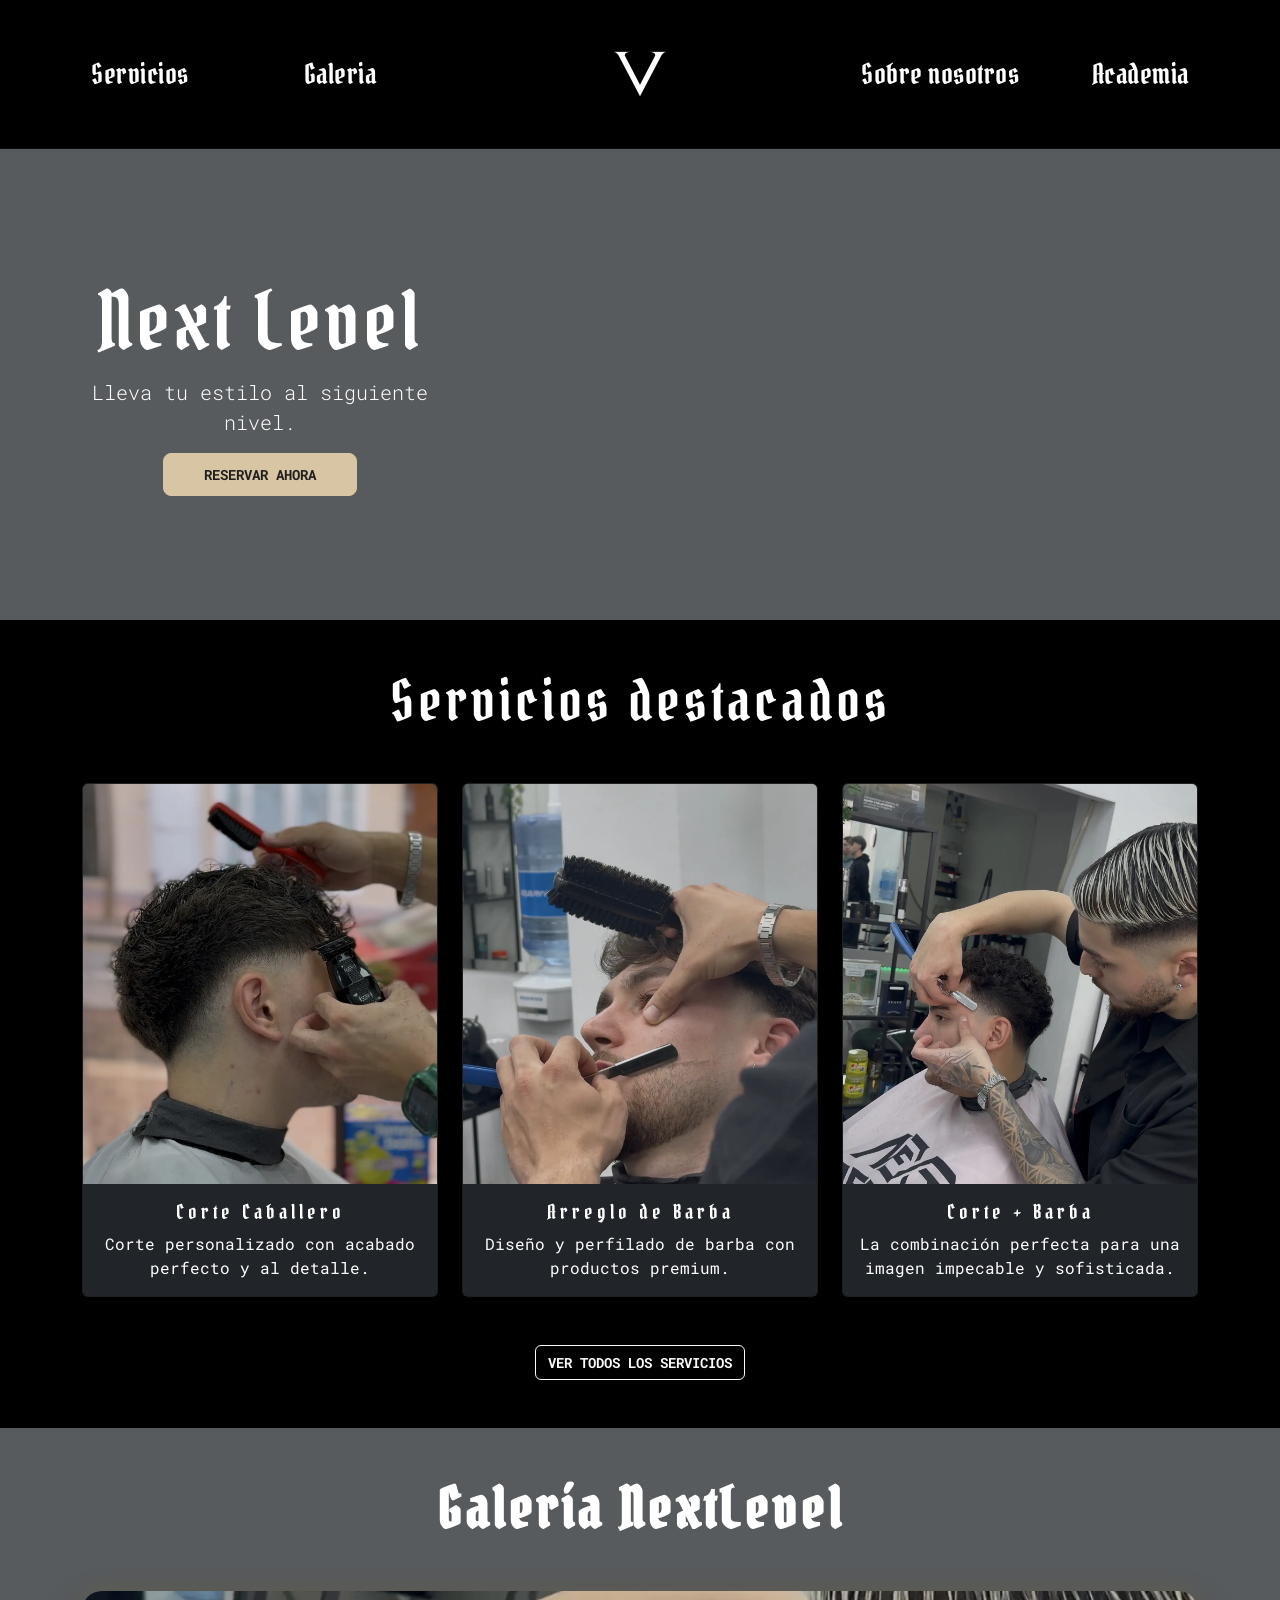
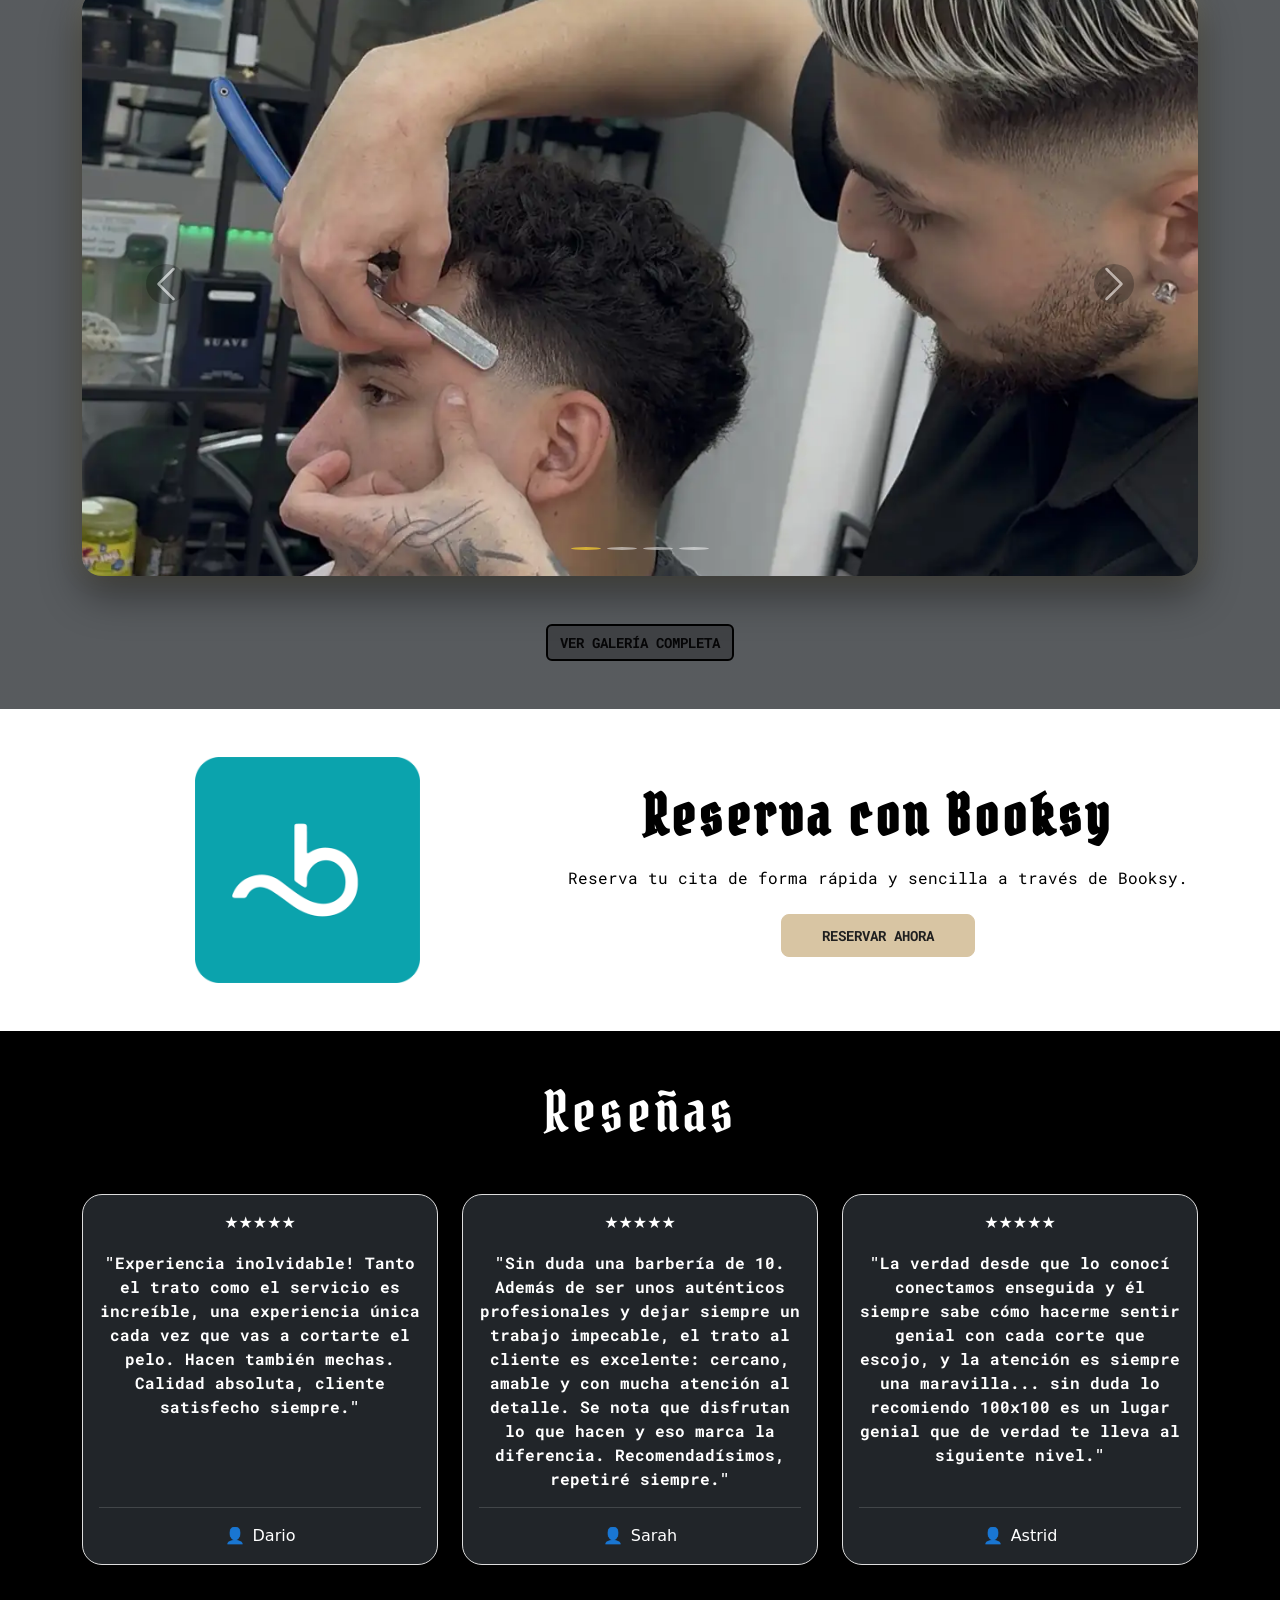
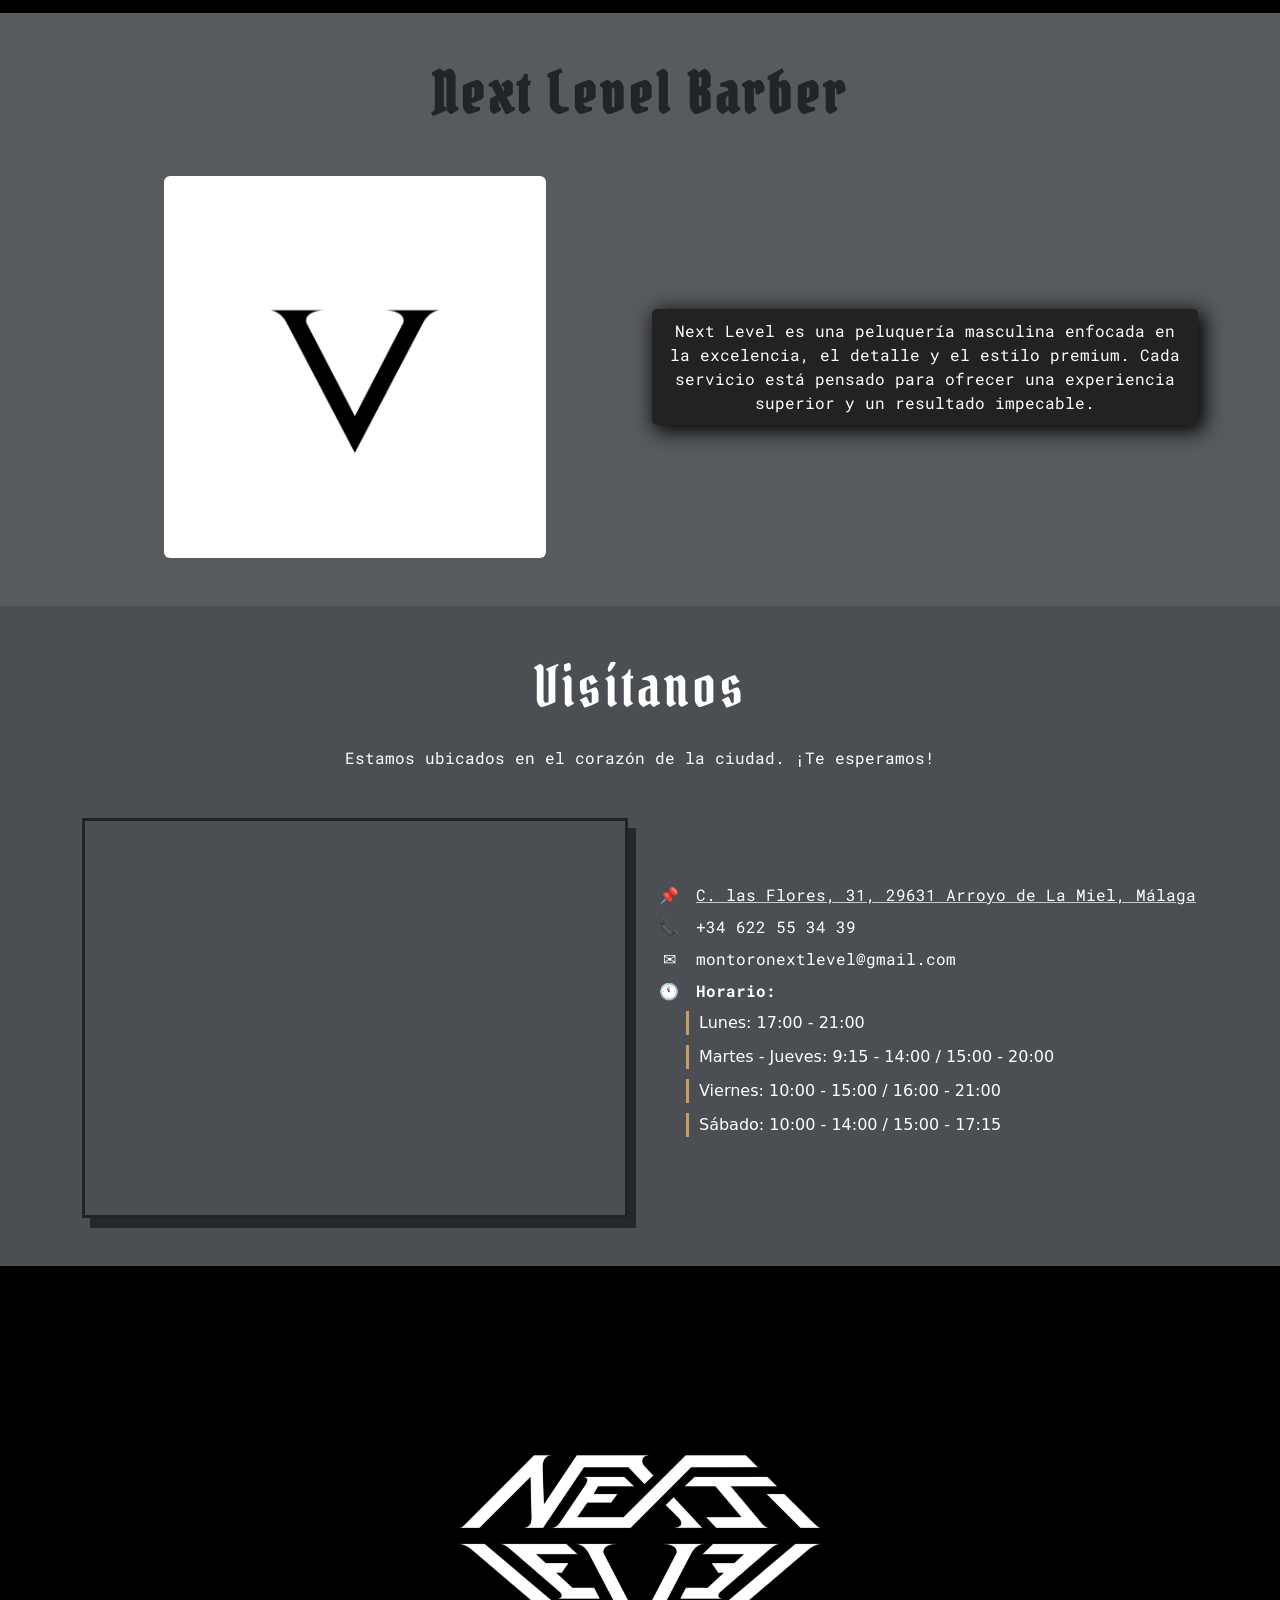
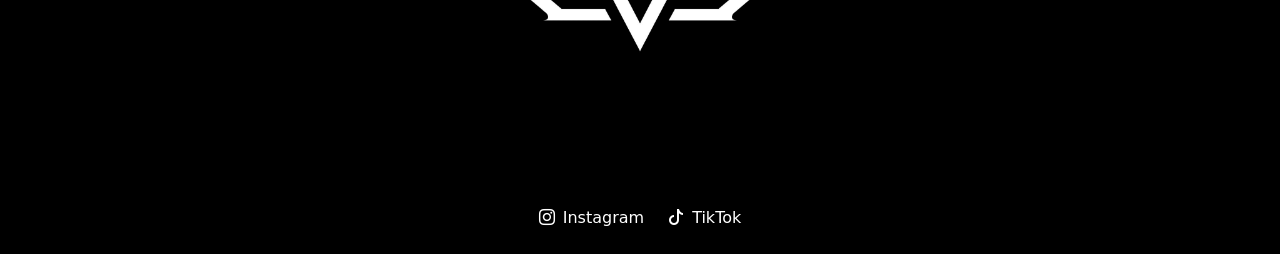
==== commit 556b8482: "ajustes adicionales" ====
--- a/index.html
+++ b/index.html
@@ -25,7 +25,7 @@
             <div class="container">
                 <div class="row align-items-center">
                     <div class="col-12 col-lg-4 text-center text-white">
-                        <h1>NextLevel</h1>
+                        <h1>Next Level</h1>
                         <p class="lead">Lleva tu estilo al siguiente nivel.</p>
                         <a href="https://booksy.com/es-es/148134_next-level-barbers_barberia_29219_pueblo-benalmadena#ba_s=seo"
                             target="_blank"
@@ -82,7 +82,7 @@
         <!--resultados destacados de la galeria-->
         <section class="galeria py-5 text-white productos-slate-bg">
             <div class="container">
-                <h2 class="text-center mb-5 fw-bold">Galeria NextLevel</h2>
+                <h2 class="text-center mb-5 fw-bold">Galería NextLevel</h2>
                 <div id="carouselGaleria" class="carousel slide" data-bs-ride="carousel">
                     <div class="carousel-indicators">
                         <button type="button" data-bs-target="#carouselGaleria" data-bs-slide-to="0" class="active"></button>
@@ -141,36 +141,36 @@
                 <div class="row g-4">
                     <div class="col-md-4">
                         <div class="card cardEfectoShadowDorado bg-dark h-100 text-white">
-                            <div class="card-body text-center">
+                            <div class="card-body text-center d-flex flex-column">
                                 <div class="mb-3"><span class="estrellas">&#9733;</span><span class="estrellas">&#9733;</span><span class="estrellas">&#9733;</span><span class="estrellas">&#9733;</span><span class="estrellas">&#9733;</span></div>
-                                <p class="card-text fw-bold">"Excelente servicio, muy profesional y el resultado es siempre perfecto."</p>
-                                <div class="d-flex justify-content-center align-items-center gap-2">
+                                <p class="card-text fw-bold">"Experiencia inolvidable! Tanto el trato como el servicio es increíble, una experiencia única cada vez que vas a cortarte el pelo. Hacen también mechas. Calidad absoluta, cliente satisfecho siempre."</p>
+                                <div class="d-flex justify-content-center align-items-center gap-2 mt-auto cardFooterReview">
                                     <span>&#128100;</span>
-                                    <span>Juan Pérez</span>
+                                    <span>Dario</span>
                                 </div>
                             </div>
                         </div>
                     </div>
                     <div class="col-md-4">
                         <div class="card cardEfectoShadowDorado bg-dark h-100 text-white">
-                            <div class="card-body text-center">
-                                <div class="mb-3"><span class="estrellas">&#9733;</span><span class="estrellas">&#9733;</span><span class="estrellas">&#9733;</span><span class="estrellas">&#9733;</span><span class="estrellas">&#9734;</span></div>
-                                <p class="card-text fw-bold">"Me encanta el ambiente y el trato cercano. Volveré seguro."</p>
-                                <div class="d-flex justify-content-center align-items-center gap-2">
+                            <div class="card-body text-center d-flex flex-column">
+                                <div class="mb-3"><span class="estrellas">&#9733;</span><span class="estrellas">&#9733;</span><span class="estrellas">&#9733;</span><span class="estrellas">&#9733;</span><span class="estrellas">&#9733;</span></div>
+                                <p class="card-text fw-bold">"Sin duda una barbería de 10. Además de ser unos auténticos profesionales y dejar siempre un trabajo impecable, el trato al cliente es excelente: cercano, amable y con mucha atención al detalle. Se nota que disfrutan lo que hacen y eso marca la diferencia. Recomendadísimos, repetiré siempre."</p>
+                                <div class="d-flex justify-content-center align-items-center gap-2 mt-auto cardFooterReview">
                                     <span>&#128100;</span>
-                                    <span>Carlos García</span>
+                                    <span>Sarah</span>
                                 </div>
                             </div>
                         </div>
                     </div>
                     <div class="col-md-4">
                         <div class="card cardEfectoShadowDorado bg-dark h-100 text-white">
-                            <div class="card-body text-center">
+                            <div class="card-body text-center d-flex flex-column">
                                 <div class="mb-3"><span class="estrellas">&#9733;</span><span class="estrellas">&#9733;</span><span class="estrellas">&#9733;</span><span class="estrellas">&#9733;</span><span class="estrellas">&#9733;</span></div>
-                                <p class="card-text fw-bold">"El mejor barber de la zona, recomendado al 100%."</p>
-                                <div class="d-flex justify-content-center align-items-center gap-2">
+                                <p class="card-text fw-bold">"La verdad desde que lo conocí conectamos enseguida y él siempre sabe cómo hacerme sentir genial con cada corte que escojo, y la atención es siempre una maravilla... sin duda lo recomiendo 100x100 es un lugar genial que de verdad te lleva al siguiente nivel."</p>
+                                <div class="d-flex justify-content-center align-items-center gap-2 mt-auto cardFooterReview">
                                     <span>&#128100;</span>
-                                    <span>Miguel López</span>
+                                    <span>Astrid</span>
                                 </div>
                             </div>
                         </div>
@@ -186,8 +186,8 @@
                     <div class="col-12 col-md-6 text-center">
                         <img src="img/logo_V_negro.png" alt="Next Level Barber" class="img-fluid rounded logoNextLevel" style="max-width: 70%;">
                     </div>
-                    <div class="col-12 col-md-6 text-center d-flex align-items-center pt-4 pt-md-0">
-                        <p class="mb-0 text-white" style="background-color: #222; box-shadow: 4px 4px 20px 2px rgba(0,0,0,1); padding: 10px;">Next Level es una peluquería masculina enfocada en la excelencia, el detalle y el estilo premium. Cada servicio está pensado para ofrecer una experiencia superior y un resultado impecable.</p>
+                    <div class="col-12 col-md-6 text-center d-flex align-items-center pt-4 pt-md-0 mt-4 mt-md-0">
+                        <p class="mb-0 text-white mensajeNextLevel">Next Level es una peluquería masculina enfocada en la excelencia, el detalle y el estilo premium. Cada servicio está pensado para ofrecer una experiencia superior y un resultado impecable.</p>
                     </div>
                 </div>
             </div>
@@ -198,20 +198,29 @@
                 <h2 class="text-center mb-4">Visítanos</h2>
                 <p class="text-center mb-5">Estamos ubicados en el corazón de la ciudad. ¡Te esperamos!</p>
                 <div class="row">
-                    <div class="col-12 col-md-6">
+                    <div class="col-12 col-lg-6">
                         <div class="map-container">
                             <iframe 
-                                src="https://www.google.com/maps?q=Larios&output=embed"
-                                loading="lazy">
+                                src="https://www.google.com/maps?q=C.%20las%20Flores%2C%2031%2C%2029631%20Arroyo%20de%20La%20Miel%2C%20M%C3%A1laga&amp;output=embed"
+                                title="Ubicación de Next Level"
+                                loading="lazy"
+                                referrerpolicy="no-referrer-when-downgrade">
                             </iframe>
                         </div>
                     </div>
-                    <div class="col-12 col-md-6 d-flex flex-column justify-content-center align-items-center pt-4 pt-md-0">
+                    <div class="col-12 col-lg-6 d-flex flex-column justify-content-center align-items-center pt-4 pt-lg-0 mt-4 mt-lg-0">
                         <div class="datosContacto">
-                            <p class="mb-2 fs-5"><span class="icono">&#128204;</span><span>C/Falsa 123, Ciudad</span></p>
-                            <p class="mb-2 fs-5"><span class="icono">&#128222;</span><span>+34 123 456 789</span></p>
-                            <p class="mb-2 fs-5"><span class="icono">&#9993;</span><span>info@nextlevel.com</span></p>
-                            <p class="mb-2 fs-5"><span class="icono">&#128346;</span><span>Lun-Sáb: 9:00 - 21:00</span></p>
+                            <p class="mb-2"><span class="icono">&#128204;</span><span><a href="https://www.google.com/maps/search/?api=1&amp;query=C.%20las%20Flores%2C%2031%2C%2029631%20Arroyo%20de%20La%20Miel%2C%20M%C3%A1laga"
+                            target="_blank" rel="noopener noreferrer">C. las Flores, 31, 29631 Arroyo de La Miel, Málaga</a></span></p>
+                            <p class="mb-2"><span class="icono">&#128222;</span><span>+34 622 55 34 39</span></p>
+                            <p class="mb-2"><span class="icono">&#9993;</span><span>montoronextlevel@gmail.com</span></p>
+                            <p class="mb-2"><span class="icono">&#128346;</span><span><strong>Horario:</strong></span></p>
+                            <ul>
+                                <li>Lunes: 17:00 - 21:00</li> 
+                                <li>Martes - Jueves: 9:15 - 14:00 / 15:00 - 20:00</li>
+                                <li>Viernes: 10:00 - 15:00 / 16:00 - 21:00</li>
+                                <li>Sábado: 10:00 - 14:00 / 15:00 - 17:15</li>
+                            </ul>                    
                         </div>
                     </div>
                 </div>
--- a/global.css
+++ b/global.css
@@ -135,6 +135,9 @@
     -webkit-mask:
         linear-gradient(#fff 0 0) content-box,
         linear-gradient(#fff 0 0);
+    mask:
+    linear-gradient(#fff 0 0) content-box,
+    linear-gradient(#fff 0 0);
     -webkit-mask-composite: xor;
             mask-composite: exclude;
     opacity: 0;
--- a/index.css
+++ b/index.css
@@ -14,3 +14,10 @@
     background-position: center;
     background-repeat: no-repeat;
 }
+
+.producto-imagen {
+    width: 100%;
+    aspect-ratio: 4 / 5;
+    object-fit: cover;
+    object-position: center;
+}
--- a/main.css
+++ b/main.css
@@ -1,3 +1,20 @@
+/*fondos*/
+.servicios {
+    background-color: var(--color-negro);
+}
+
+.booksy {
+    background-color: var(--color-blanco);
+}
+
+.resenas {
+    background-color: var(--color-negro);
+}
+
+.visitanos {
+    background-color: var(--color-gris);
+}
+
 /*mapa*/
 .map-container {
   height: 400px;
@@ -25,26 +42,49 @@
     object-fit: cover;
 }
 
+/*Galeria NextLevel*/
+#carouselGaleria {
+    border-radius: 20px;
+    overflow: hidden;
+    box-shadow:
+        0 20px 40px rgba(0,0,0,0.4),
+        0 0 25px rgba(212,175,55,0.15);
+}
+
+.carousel-item {
+    position: relative;
+}
+
 .carousel-item img {
     width: 100%;
-    height: 600px;
-}
-
-/*fondos*/
-.servicios {
-    background-color: var(--color-negro);
-}
-
-.booksy {
-    background-color: var(--color-blanco);
-}
-
-.resenas {
-    background-color: var(--color-negro);
-}
-
-.visitanos {
-    background-color: var(--color-gris);
+    height: 65vh;
+    min-height: 450px;
+    max-height: 650px;
+    object-fit: cover;
+    transition: transform 6s ease;
+}
+
+.carousel-item.active img {
+    transform: scale(1.05);
+}
+
+.carousel-indicators button {
+    width: 12px;
+    height: 12px;
+    border-radius: 50%;
+    margin: 0 6px;
+    background-color: rgba(255,255,255,0.5);
+}
+
+.carousel-indicators .active {
+    background-color: #d4af37;
+}
+
+.carousel-control-prev-icon,
+.carousel-control-next-icon {
+    background-color: rgba(0,0,0,0.5);
+    border-radius: 50%;
+    padding: 20px;
 }
 
 /*Efectos para las reseñas*/
@@ -117,6 +157,15 @@
     overflow: visible;
 }
 
+.servicios .card-img-top {
+    height: 400px;
+    object-fit: cover;
+}
+
+.servicios .card-body {
+    padding: 1rem;
+}
+
 /*Booksy*/
 .logoBooksy {
     animation: flotar 3s ease-in-out infinite;
@@ -131,6 +180,13 @@
     }
 }
 
+/*reseñas*/
+.cardFooterReview {
+    border-top: 1px solid rgba(255,255,255, 0.15);
+    padding-top: 1rem;
+    margin-top: 1rem;
+}
+
 /*next level barber*/
 .logoNextLevel{
     transition: all 0.35s ease;
@@ -139,6 +195,13 @@
 .logoNextLevel:hover {
     transform: translateY(-6px) scale(1.02);
     box-shadow: 0 0 20px  rgba(216, 197, 163, 1);
+}
+
+.mensajeNextLevel {
+    background-color: #222; 
+    box-shadow: 4px 4px 20px 2px rgba(0,0,0,1); 
+    padding: 10px;
+    border-radius: 5px;
 }
 
 /*Datos contacto*/
@@ -153,3 +216,30 @@
     width: 30px;
     text-align: center;
 }
+
+.datosContacto a,
+.datosContacto a:visited {
+  color: #ffffff;
+  text-decoration-color: rgba(255, 255, 255, 0.7);
+}
+
+.datosContacto a:hover,
+.datosContacto a:focus {
+  color: #ffffff;
+  text-decoration-color: #ffffff;
+}
+
+.datosContacto ul {
+  list-style: none;
+}
+
+.datosContacto li {
+  margin-bottom: 10px;
+  padding-left: 10px;
+  border-left: 3px solid #c59d5f;
+}
+
+
+
+
+
